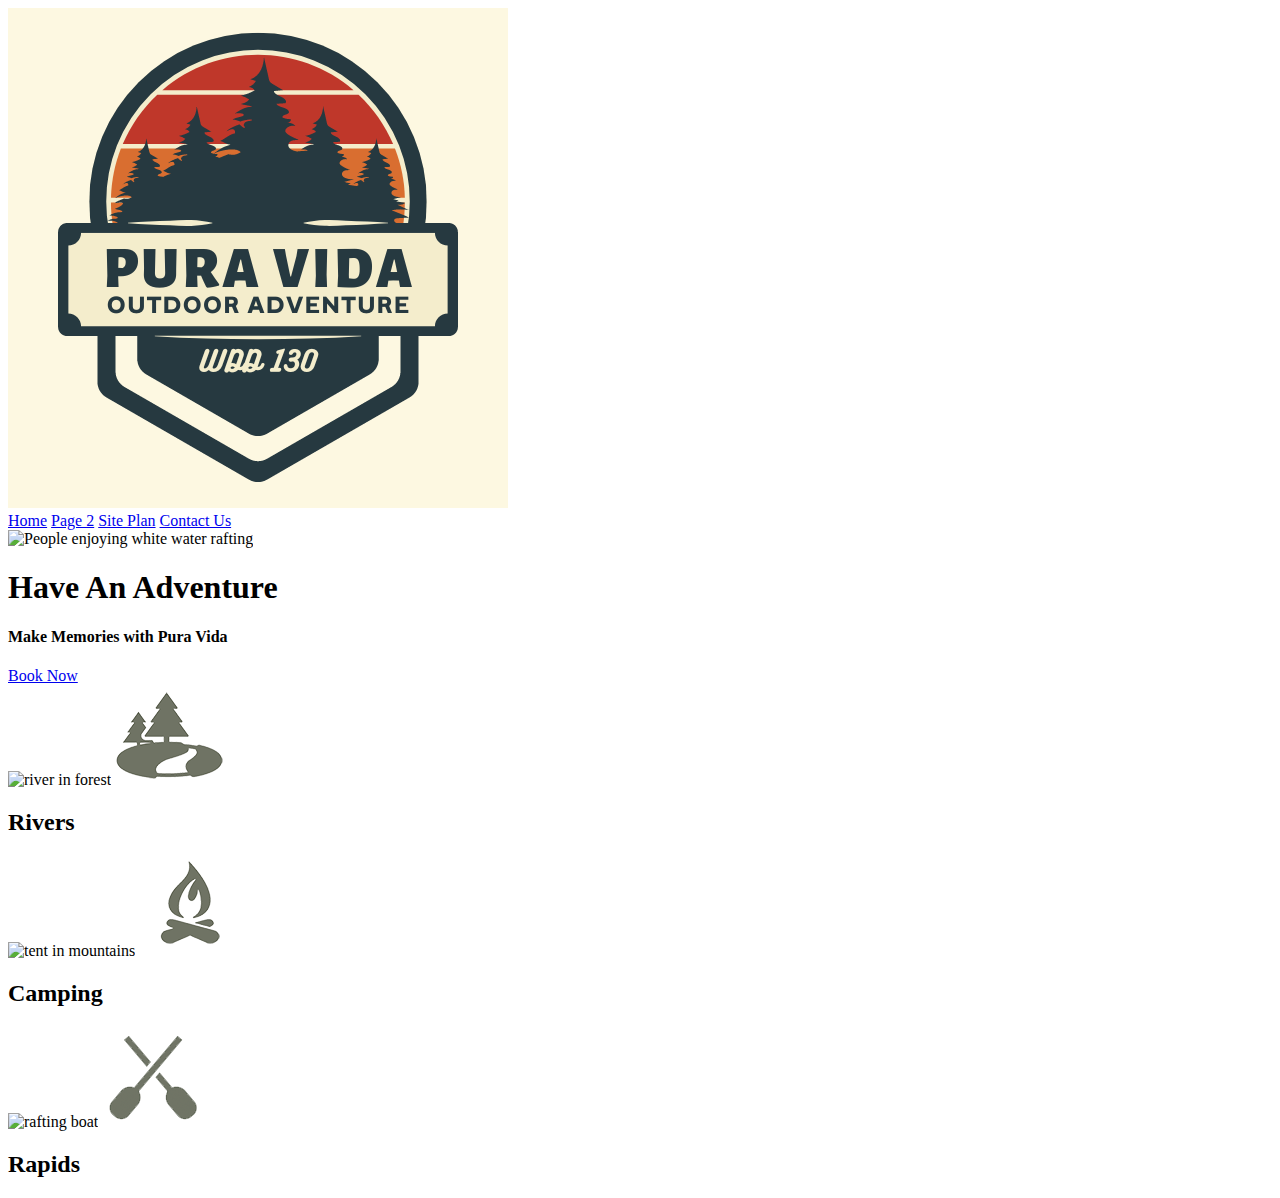
==== wwr/index.html @ da8f8cb0 "Home Page" ====
<!DOCTYPE html>
<html lang="en">
<head>
    <meta charset="UTF-8">
    <meta name="viewport" content="width=device-width, initial-scale=1.0">
    <title>Whitewater Rafting Vacations | Pura Vida | Home</title>
</head>
<body>
    <header>
        <a id="logo_link" href="index.html">
            <img class="logo" src="images/logo.png" alt="Logo Rafting"></img>
        </a>
            <nav>
                <a href="index.html">Home</a>
                <a href="#">Page 2</a>
                <a href="site-plan-rafting.html">Site Plan</a>
                <a href="contactus.html">Contact Us</a>
            </nav>
    </header>
    <div id="hero">
        <div id="hero-box">
            <img id=hero-img src="images/i1.jpg" alt="People enjoying white water rafting" width="800" height="600">
        </div>
        <section id="hero-msg">
            <h1 class="home-title">Have An Adventure</h1>
            <h4>Make Memories with Pura Vida</h4>
            <div class='button-box'>
                <a class='book' href="contactus.html">Book Now</a>
            </div>
        </section>

        <main class="home-grid">
            <section class="rivers-card">
                <img class="card-img" src="images/i2.jpg" alt="river in forest">
                <img class="icon" src="images/river_icon.png" alt="river icon">
                <h2>Rivers</h2>
            </section>
            <section class="camping-card">
                <img class="card-img" src="images/i3.jpg" alt="tent in mountains">
                <img class="icon" src="images/fire_icon.png" alt="fire icon">
                <h2>Camping</h2>
            </section>
            <section class="rapids-card">
                <img class="card-img" src="images/i4.jpg" alt="rafting boat">
                <img class="icon" src="images/oars.png" alt="oars icon">
                <h2>Rapids</h2>
            </section>
        </main>
</body>
</html>
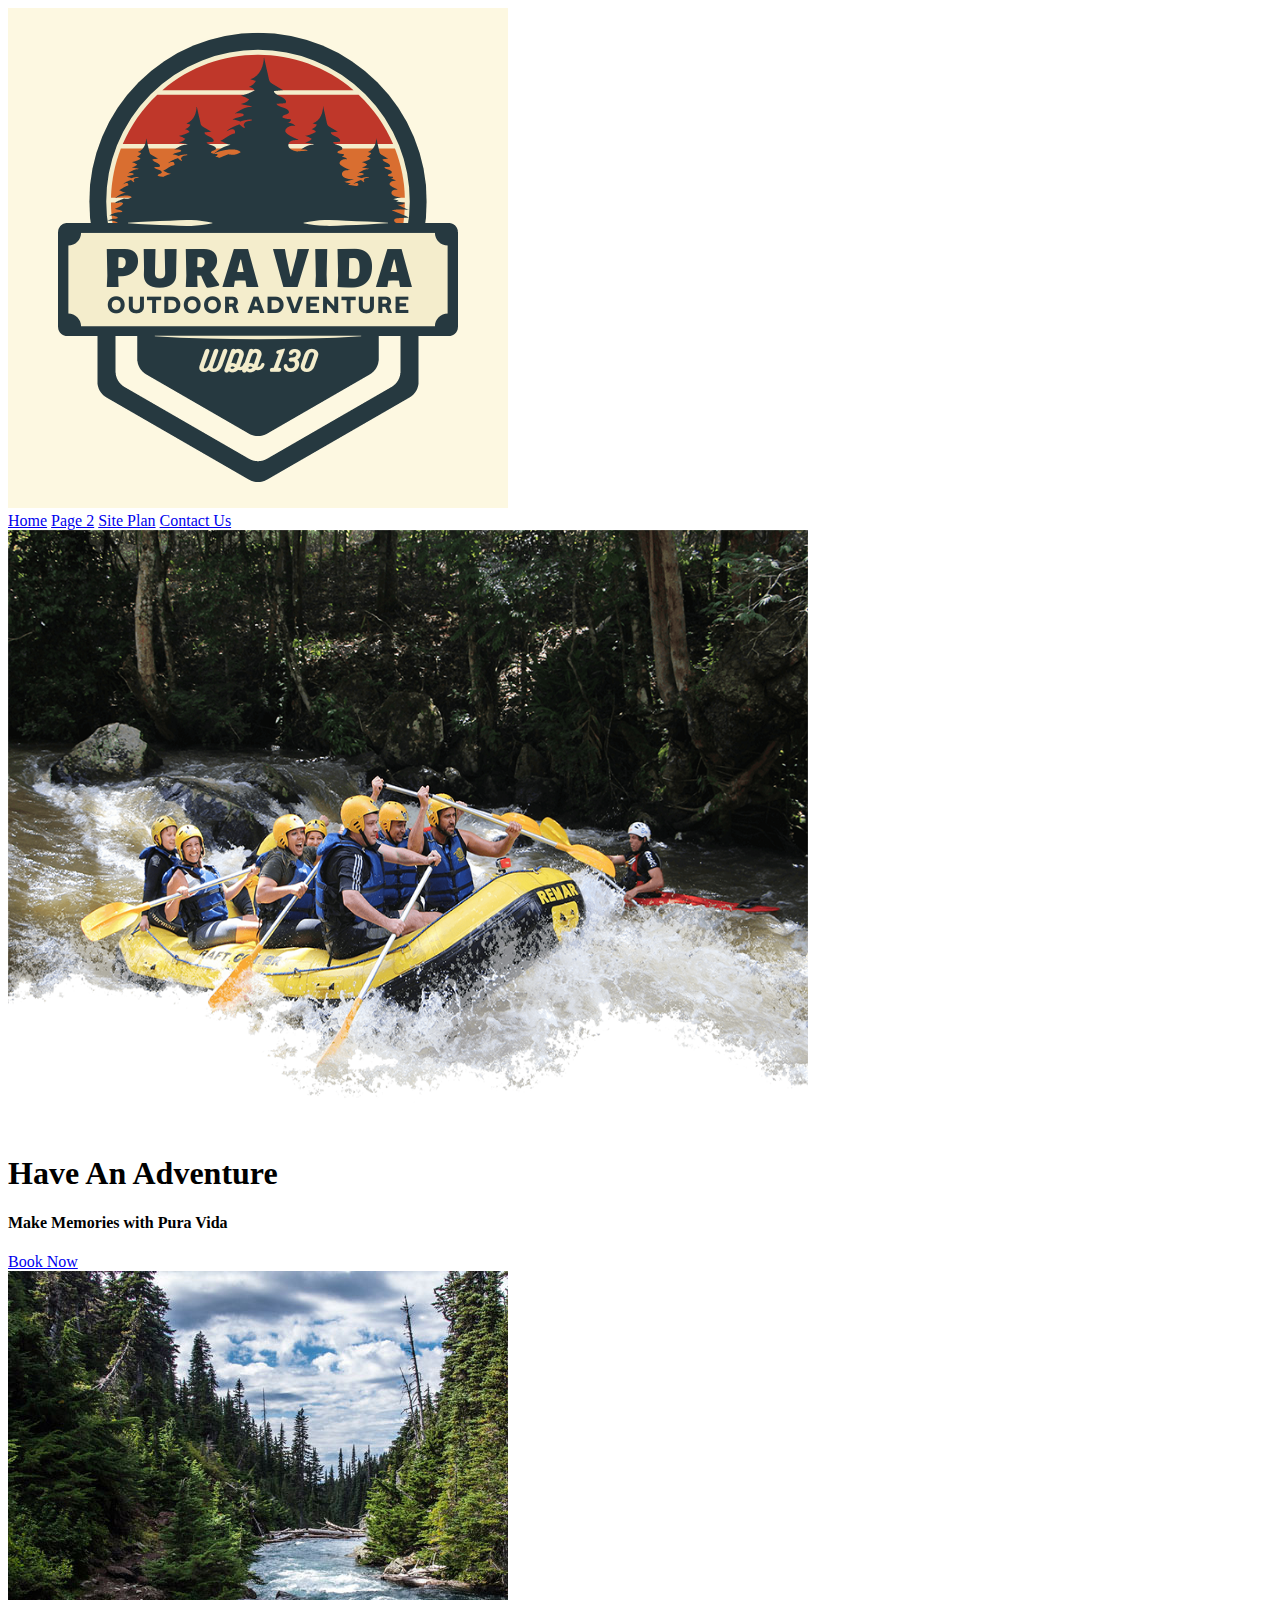
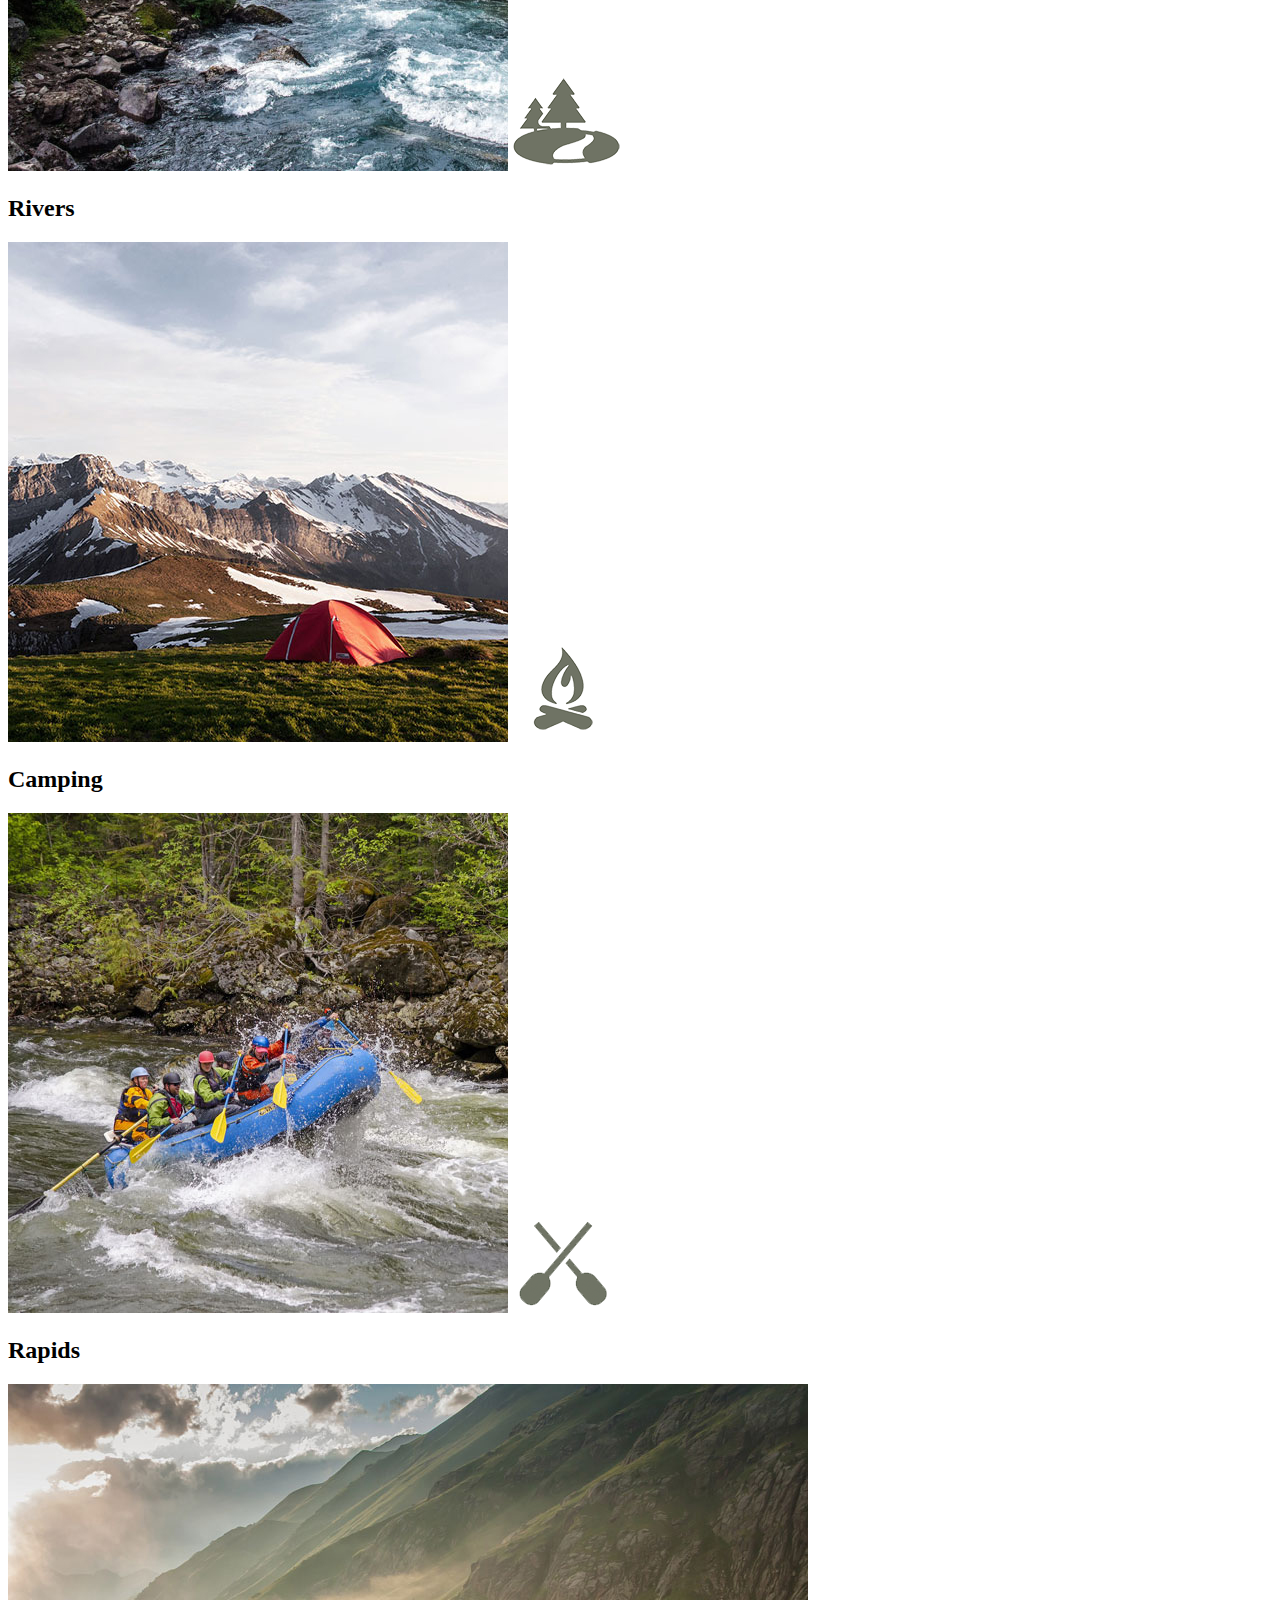
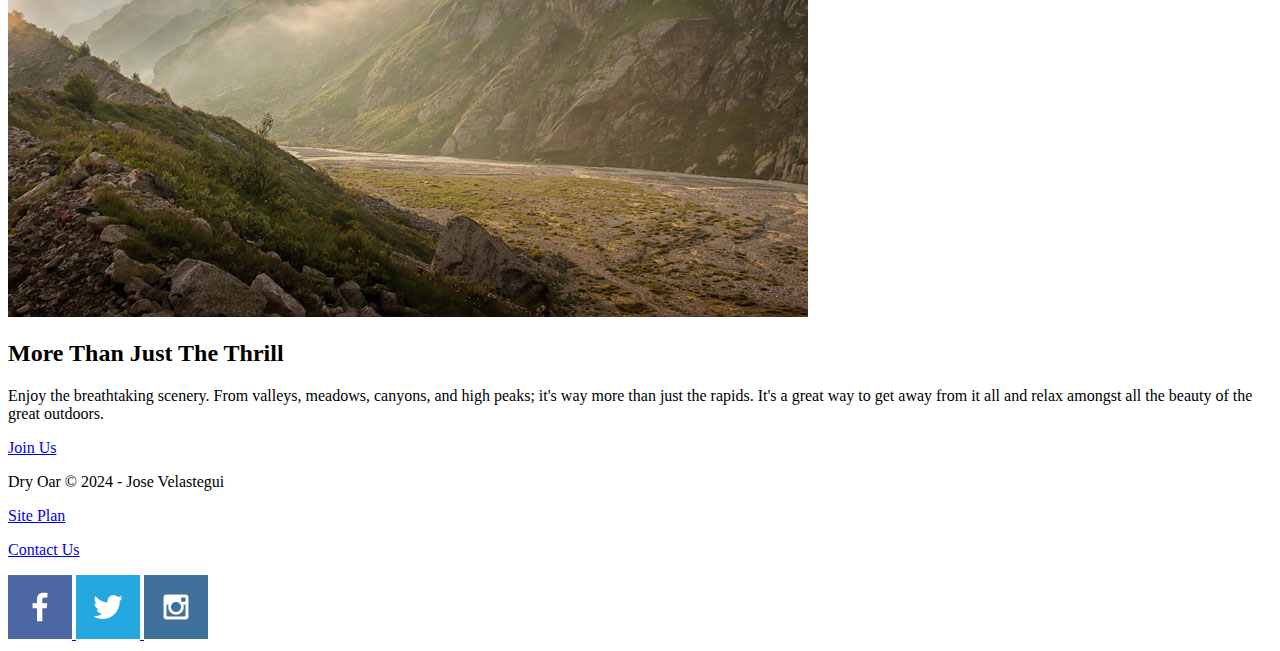
==== commit 26f659c3: "add some stuff" ====
--- a/wwr/index.html
+++ b/wwr/index.html
@@ -19,7 +19,7 @@
     </header>
     <div id="hero">
         <div id="hero-box">
-            <img id=hero-img src="images/i1.jpg" alt="People enjoying white water rafting" width="800" height="600">
+            <img id=hero-img src="images/hero.png" alt="People enjoying white water rafting" width="800" height="600">
         </div>
         <section id="hero-msg">
             <h1 class="home-title">Have An Adventure</h1>
@@ -31,20 +31,42 @@
 
         <main class="home-grid">
             <section class="rivers-card">
-                <img class="card-img" src="images/i2.jpg" alt="river in forest">
+                <img class="card-img" src="images/rivers.jpg" alt="river in forest">
                 <img class="icon" src="images/river_icon.png" alt="river icon">
                 <h2>Rivers</h2>
             </section>
             <section class="camping-card">
-                <img class="card-img" src="images/i3.jpg" alt="tent in mountains">
+                <img class="card-img" src="images/camping.jpg" alt="tent in mountains">
                 <img class="icon" src="images/fire_icon.png" alt="fire icon">
                 <h2>Camping</h2>
             </section>
             <section class="rapids-card">
-                <img class="card-img" src="images/i4.jpg" alt="rafting boat">
+                <img class="card-img" src="images/rapids.jpg" alt="rafting boat">
                 <img class="icon" src="images/oars.png" alt="oars icon">
                 <h2>Rapids</h2>
             </section>
+            <img class="mountains" src="images/mountains.jpg" alt="Misty mountains">
+    <section class="msg">
+        <h2>More Than Just The Thrill</h2>
+        <p>Enjoy the breathtaking scenery. From valleys, meadows, canyons, and high peaks; it's way more than just the rapids. It's a great way to get away from it all and relax amongst all the beauty of the great outdoors. </p>
+        <a class='join' href="rivers.html">Join Us</a>
+    </section>
         </main>
+        <footer>
+            <p>Dry Oar &copy; 2024 - Jose Velastegui</p>
+            <p><a href="site-plan-rafting.html">Site Plan</a></p>
+            <p><a href="contactus.html">Contact Us</a></p>
+            <div class="social">
+                <a href="https://facebook.com">
+                    <img src="images/facebook.png" alt="fb icon">
+                </a>
+                <a href="https://twitter.com">
+                    <img src="images/twitter.png" alt="twitter icon">
+                </a>
+                <a href="https://instagram.com">
+                    <img src="images/instagram.png" alt="instagram icon">
+                </a>
+            </div>
+        </footer>
 </body>
 </html>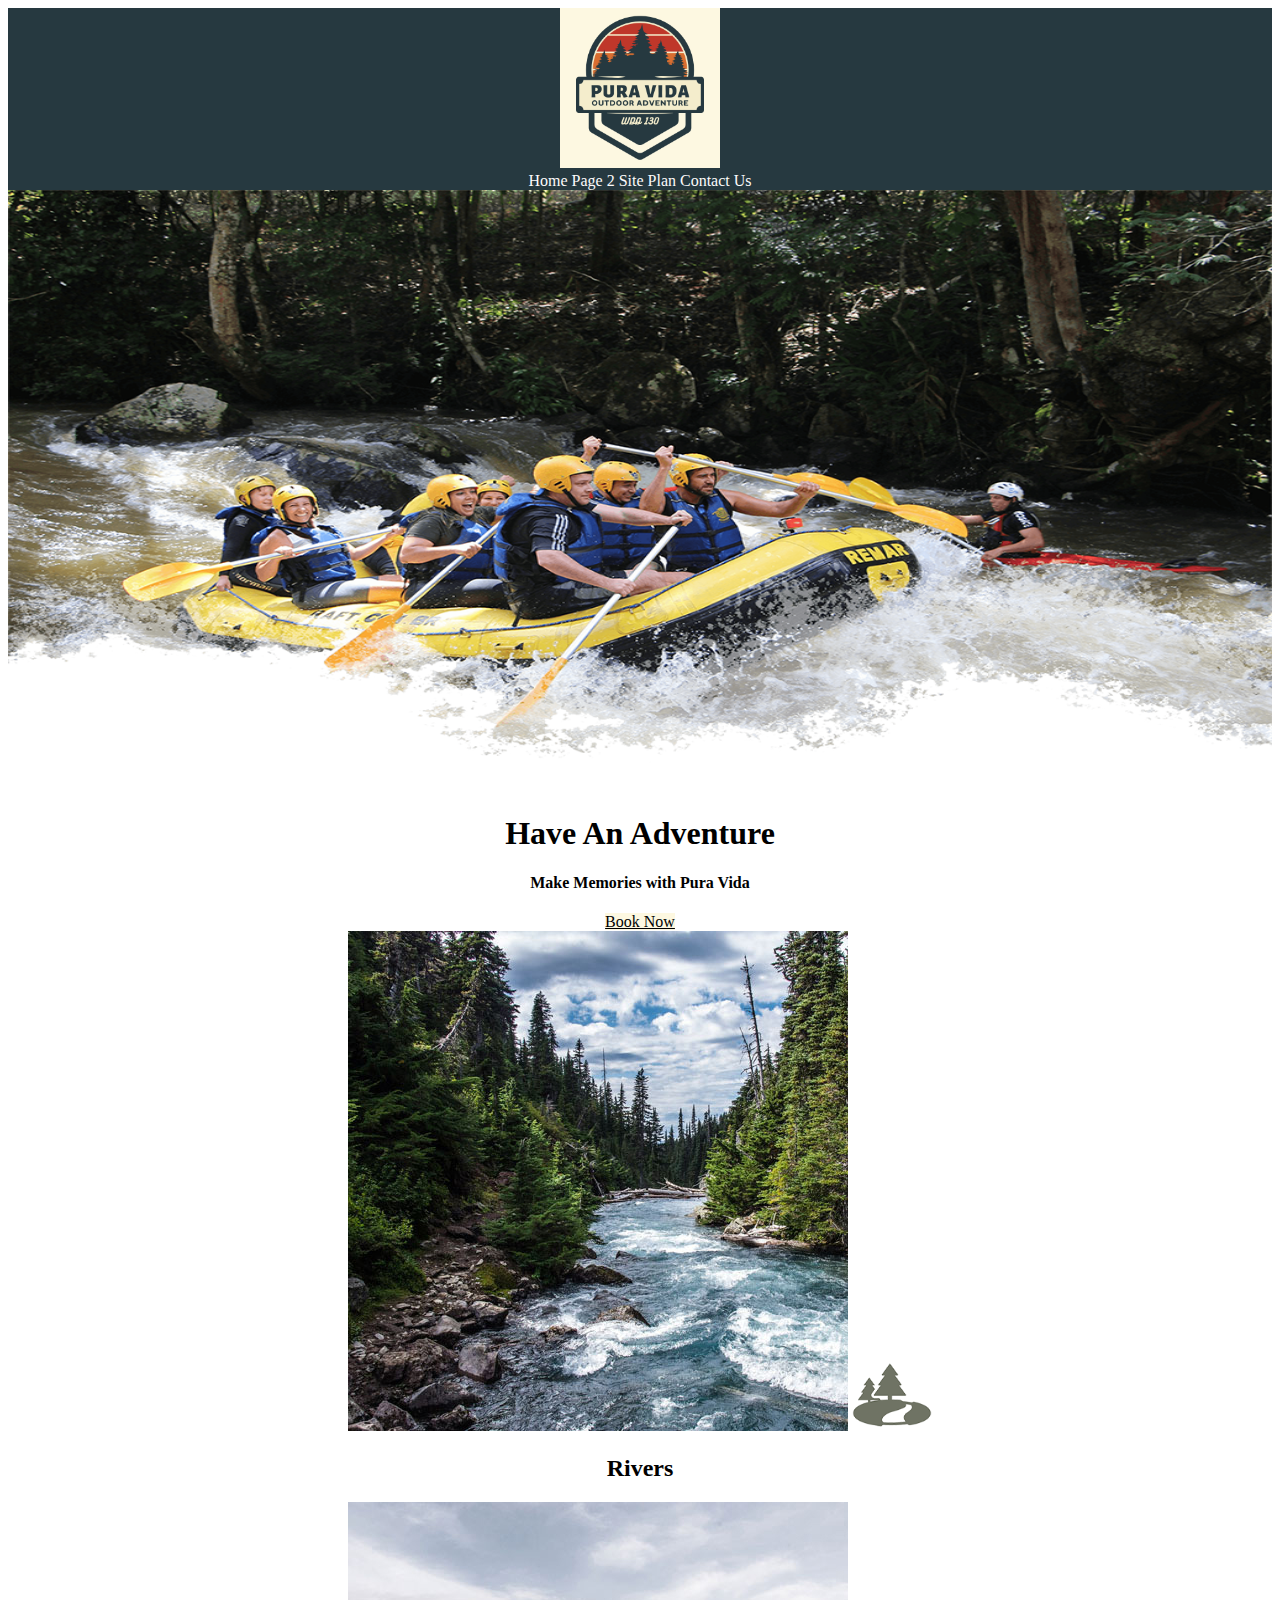
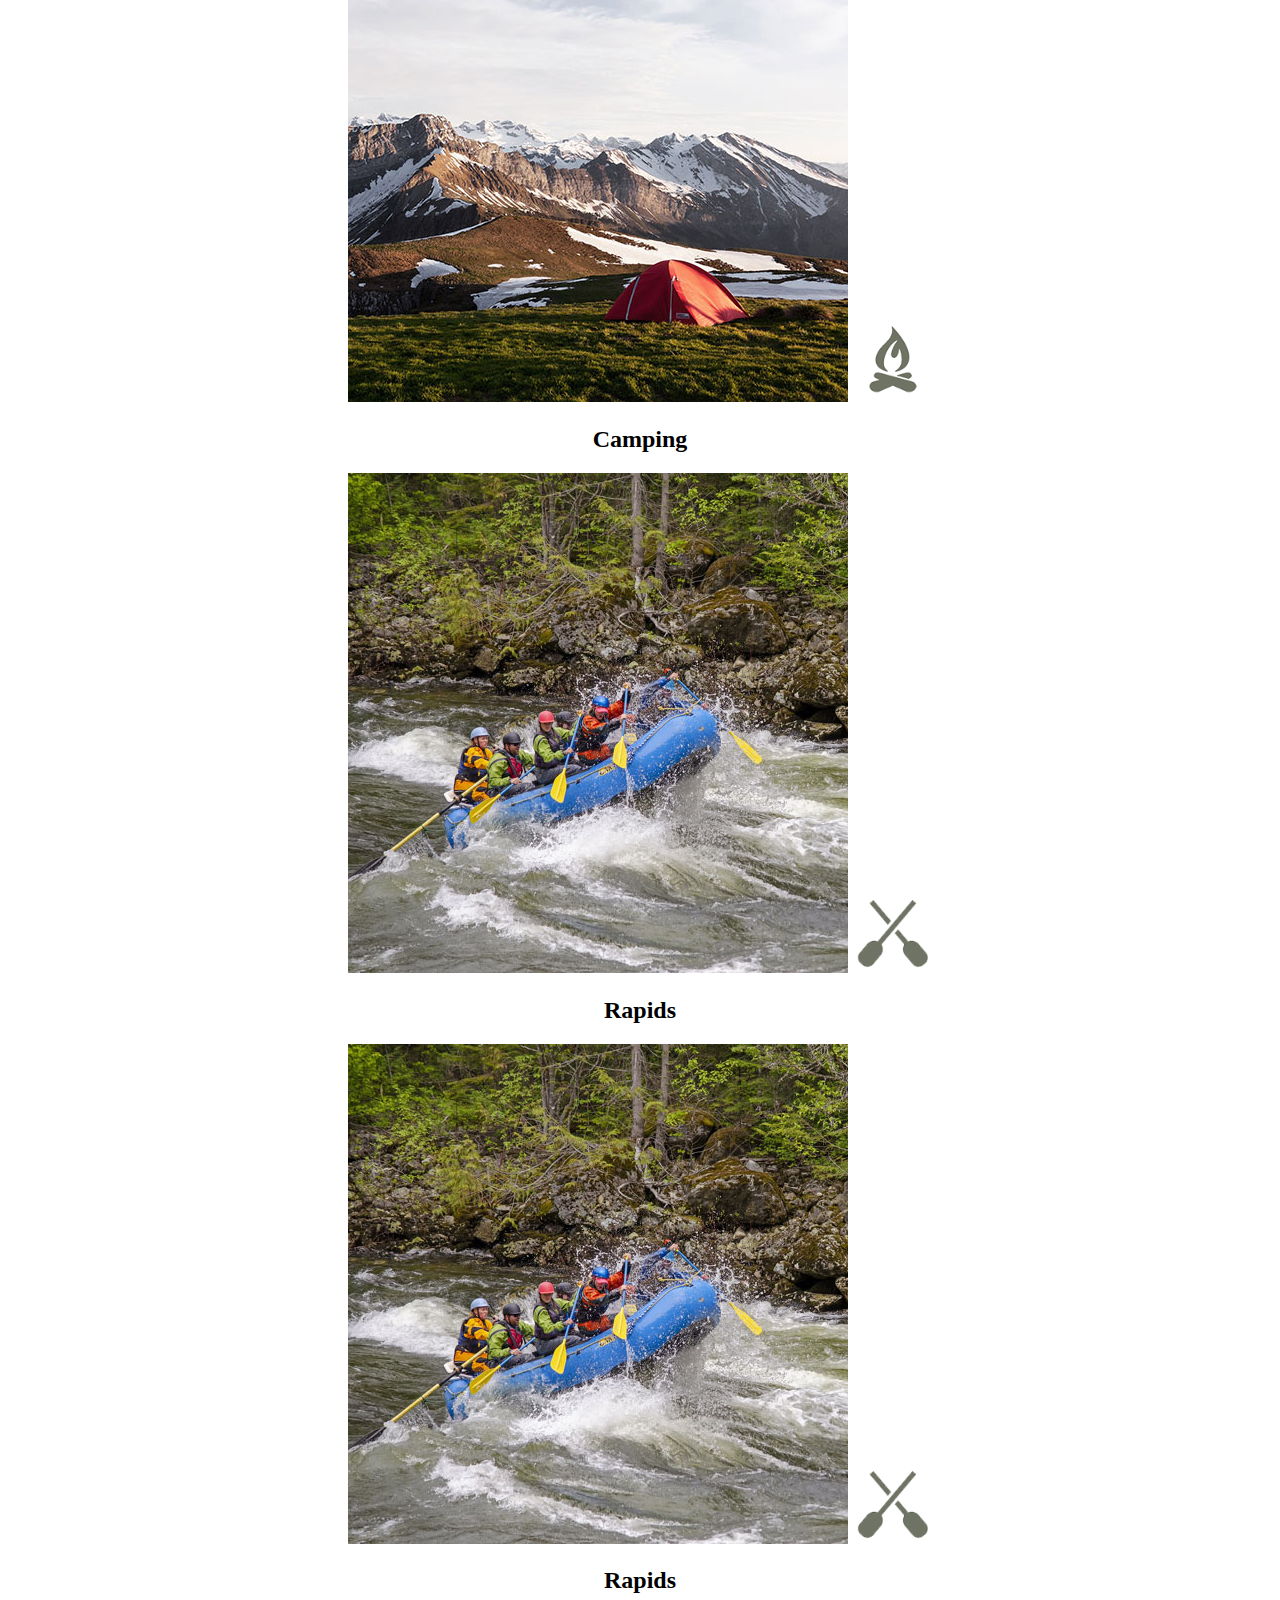
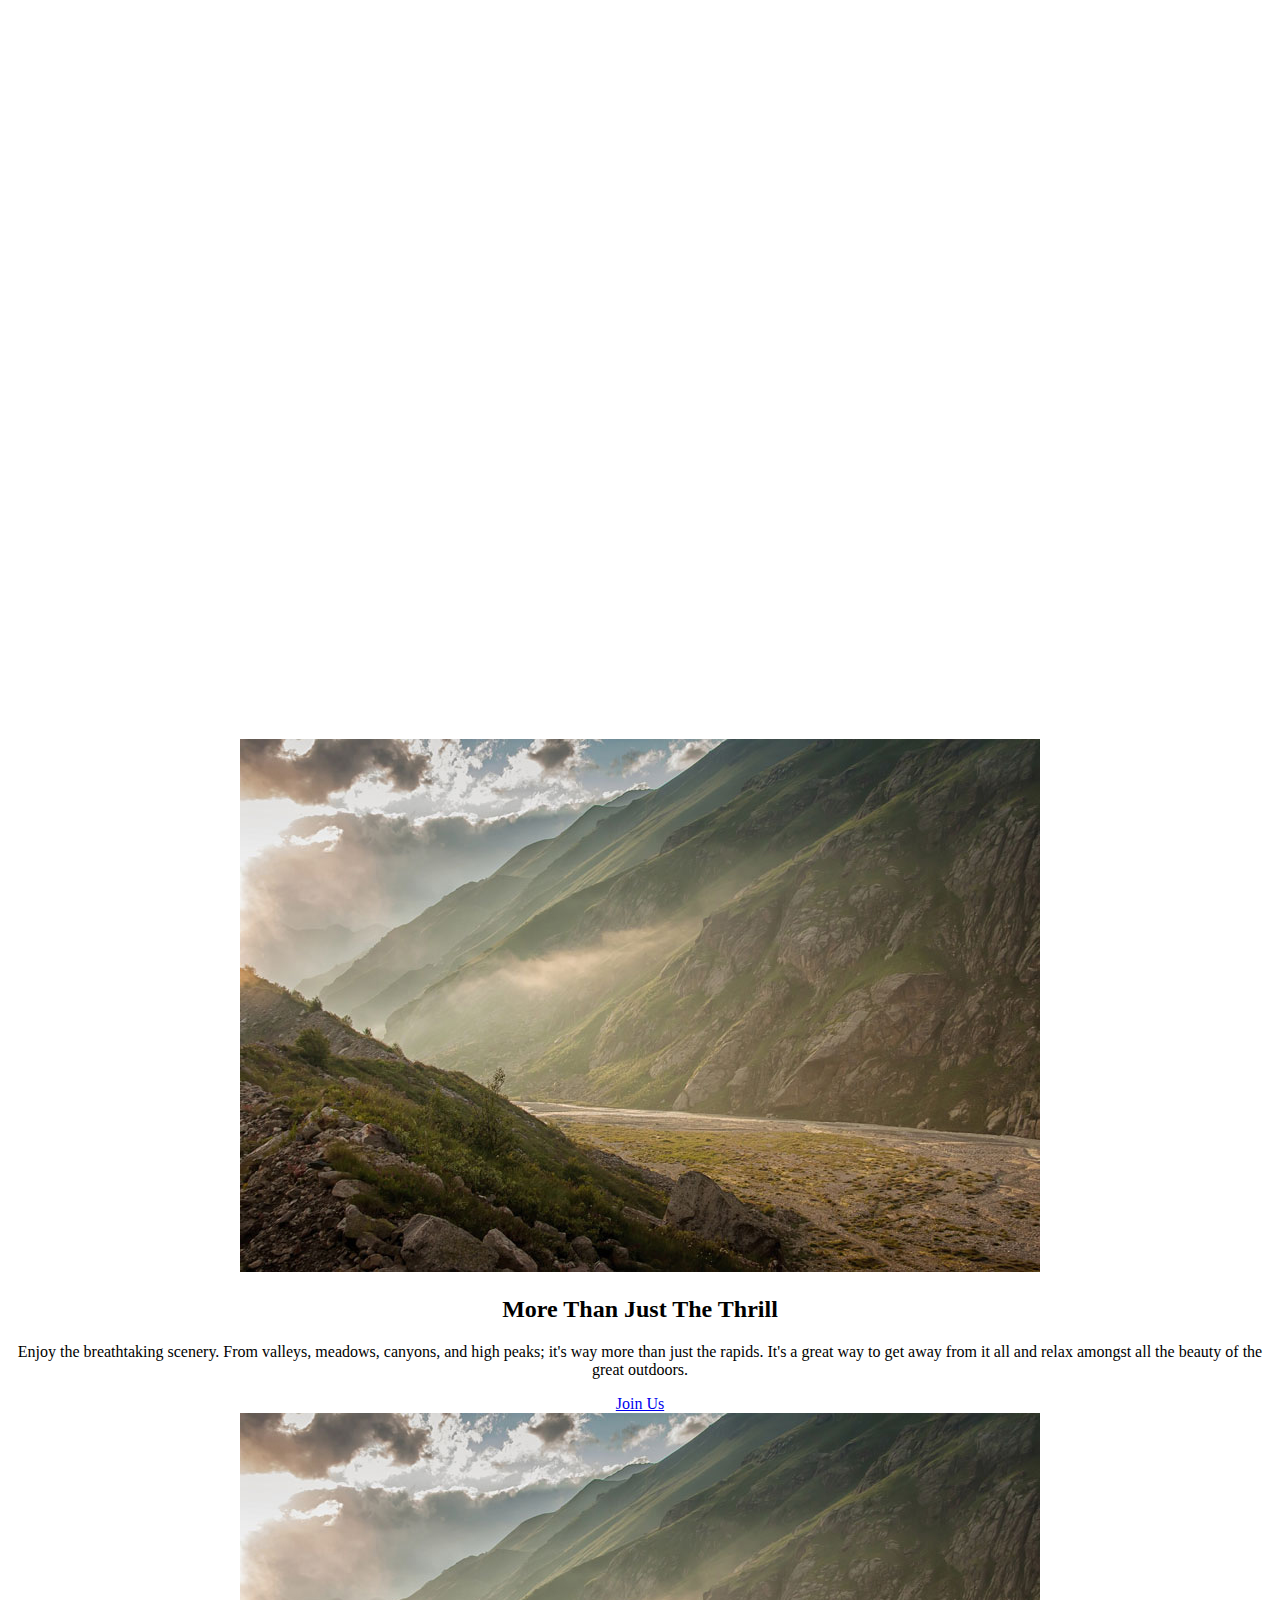
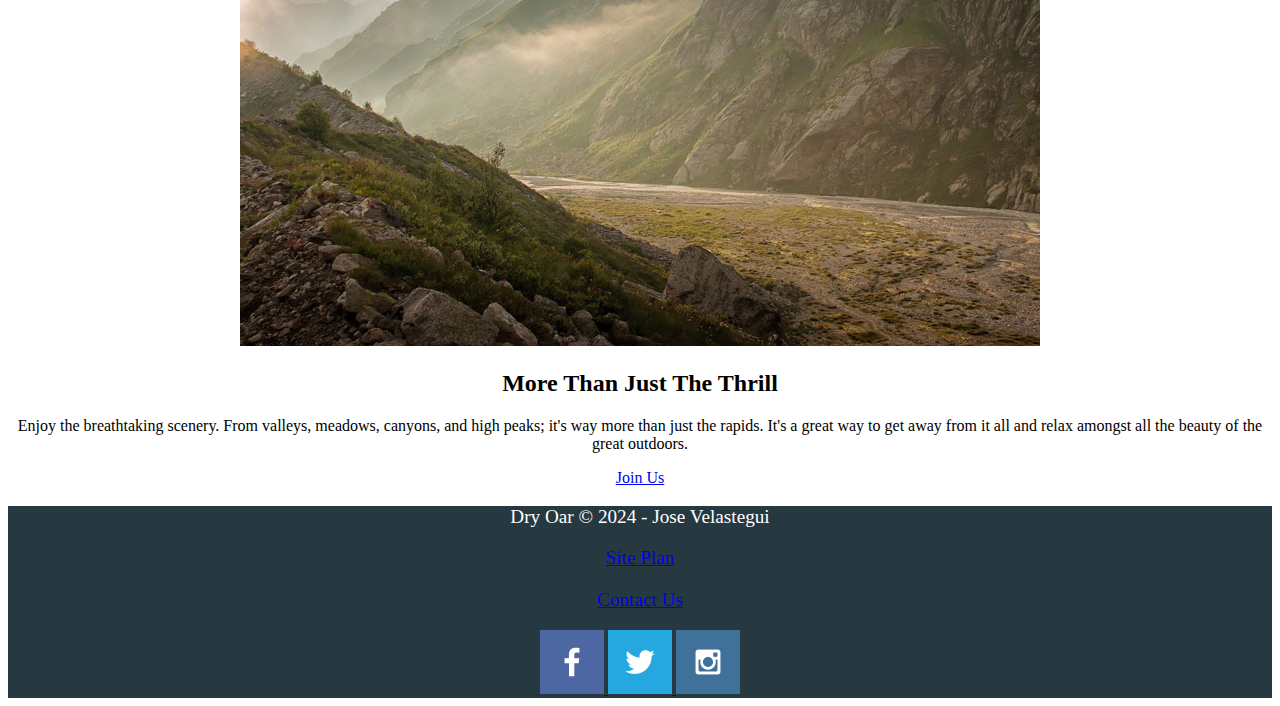
==== commit 219ff123: "W4" ====
--- a/wwr/index.html
+++ b/wwr/index.html
@@ -4,8 +4,10 @@
     <meta charset="UTF-8">
     <meta name="viewport" content="width=device-width, initial-scale=1.0">
     <title>Whitewater Rafting Vacations | Pura Vida | Home</title>
+    <link rel="stylesheet" href="styles/style.css">
 </head>
 <body>
+    <div id="content">
     <header>
         <a id="logo_link" href="index.html">
             <img class="logo" src="images/logo.png" alt="Logo Rafting"></img>
@@ -45,6 +47,18 @@
                 <img class="icon" src="images/oars.png" alt="oars icon">
                 <h2>Rapids</h2>
             </section>
+            <section class="rapids-card">
+                <img class="card-img" src="images/rapids.jpg" alt="rafting boat">
+                <img class="icon" src="images/oars.png" alt="oars icon">
+                <h2>Rapids</h2>
+            </section>
+            <div id="background"></div> 
+            <img class="mountains" src="images/mountains.jpg" alt="Misty mountains">
+            <section class="msg">
+                <h2>More Than Just The Thrill</h2>
+                <p>Enjoy the breathtaking scenery. From valleys, meadows, canyons, and high peaks; it's way more than just the rapids. It's a great way to get away from it all and relax amongst all the beauty of the great outdoors. </p>
+                <a class='join' href="rivers.html">Join Us</a>
+            </section>
             <img class="mountains" src="images/mountains.jpg" alt="Misty mountains">
     <section class="msg">
         <h2>More Than Just The Thrill</h2>
@@ -68,5 +82,6 @@
                 </a>
             </div>
         </footer>
+    </div>
 </body>
 </html>--- a/wwr/styles/style.css
+++ b/wwr/styles/style.css
@@ -0,0 +1,94 @@
+
+:root {
+    /* change the values below to your colors from your palette */
+    --primary-color: #fdf8e1   ;
+    --secondary-color: #263940 ;
+    --accent1-color: #e09f3e;
+    --accent2-color: #BF372A;
+  
+    --heading-font: "Open Sans";
+    --paragraph-font: Open Sans, Helvetica, sans-serif;
+  
+    --headline-color-on-white: #263940;  /* headlines on a white background */ 
+    --headline-color-on-color: #fdf8e1; /* headlines on a colored background */ 
+    --paragraph-color-on-white: #263940; /* paragraph text on a white background */ 
+    --paragraph-color-on-color: #fdf8e1; /* paragraph text on a colored background */ 
+    --paragraph-background-color: #263940  ;
+    --nav-link-color: #263940;
+    --nav-background-color: #e09f3e;
+    --nav-hover-link-color: #fdf8e1;
+    --nav-hover-background-color: #263940;
+  }
+
+#content {
+    max-width: 1600px;
+    margin-top: 0 auto;
+    margin-bottom: 0 auto;
+    margin-left: 0 auto;
+    margin-right: 0 auto;
+    text-align: center;
+}
+
+nav a
+#hero-msg h1, #hero-msg h4
+.button-box
+main section {
+    margin-top: 0 auto;
+    margin-bottom: 0 auto;
+    margin-left: 0 auto;
+    margin-right: 0 auto;
+    text-align: center;
+}
+
+#background {
+    height: 725px;
+}
+
+header, footer {
+    background-color: #263940;
+    color: #fff;
+}
+
+nav a:hover {
+    background-color:  #263940;
+    color: #fff;
+}
+
+.book, .join
+.book:hover, .join:hover {
+    background-color: #fdf8e1;
+    color: #000;
+}
+
+#background
+.msg {
+    background-color: var(--nav-background-color);
+}
+
+.icon {
+    width: 80px;
+}
+
+#hero-img {
+    width: 100%;
+}
+
+nav a {
+    text-align: center;
+    color: #fcfbfb;
+    text-decoration: none;
+}  
+
+footer p {
+    font-size: 1.2em;
+}    
+
+footer p a:hover {
+    text-decoration: underline;
+} 
+
+.logo {
+    width: 10rem;
+}
+
+
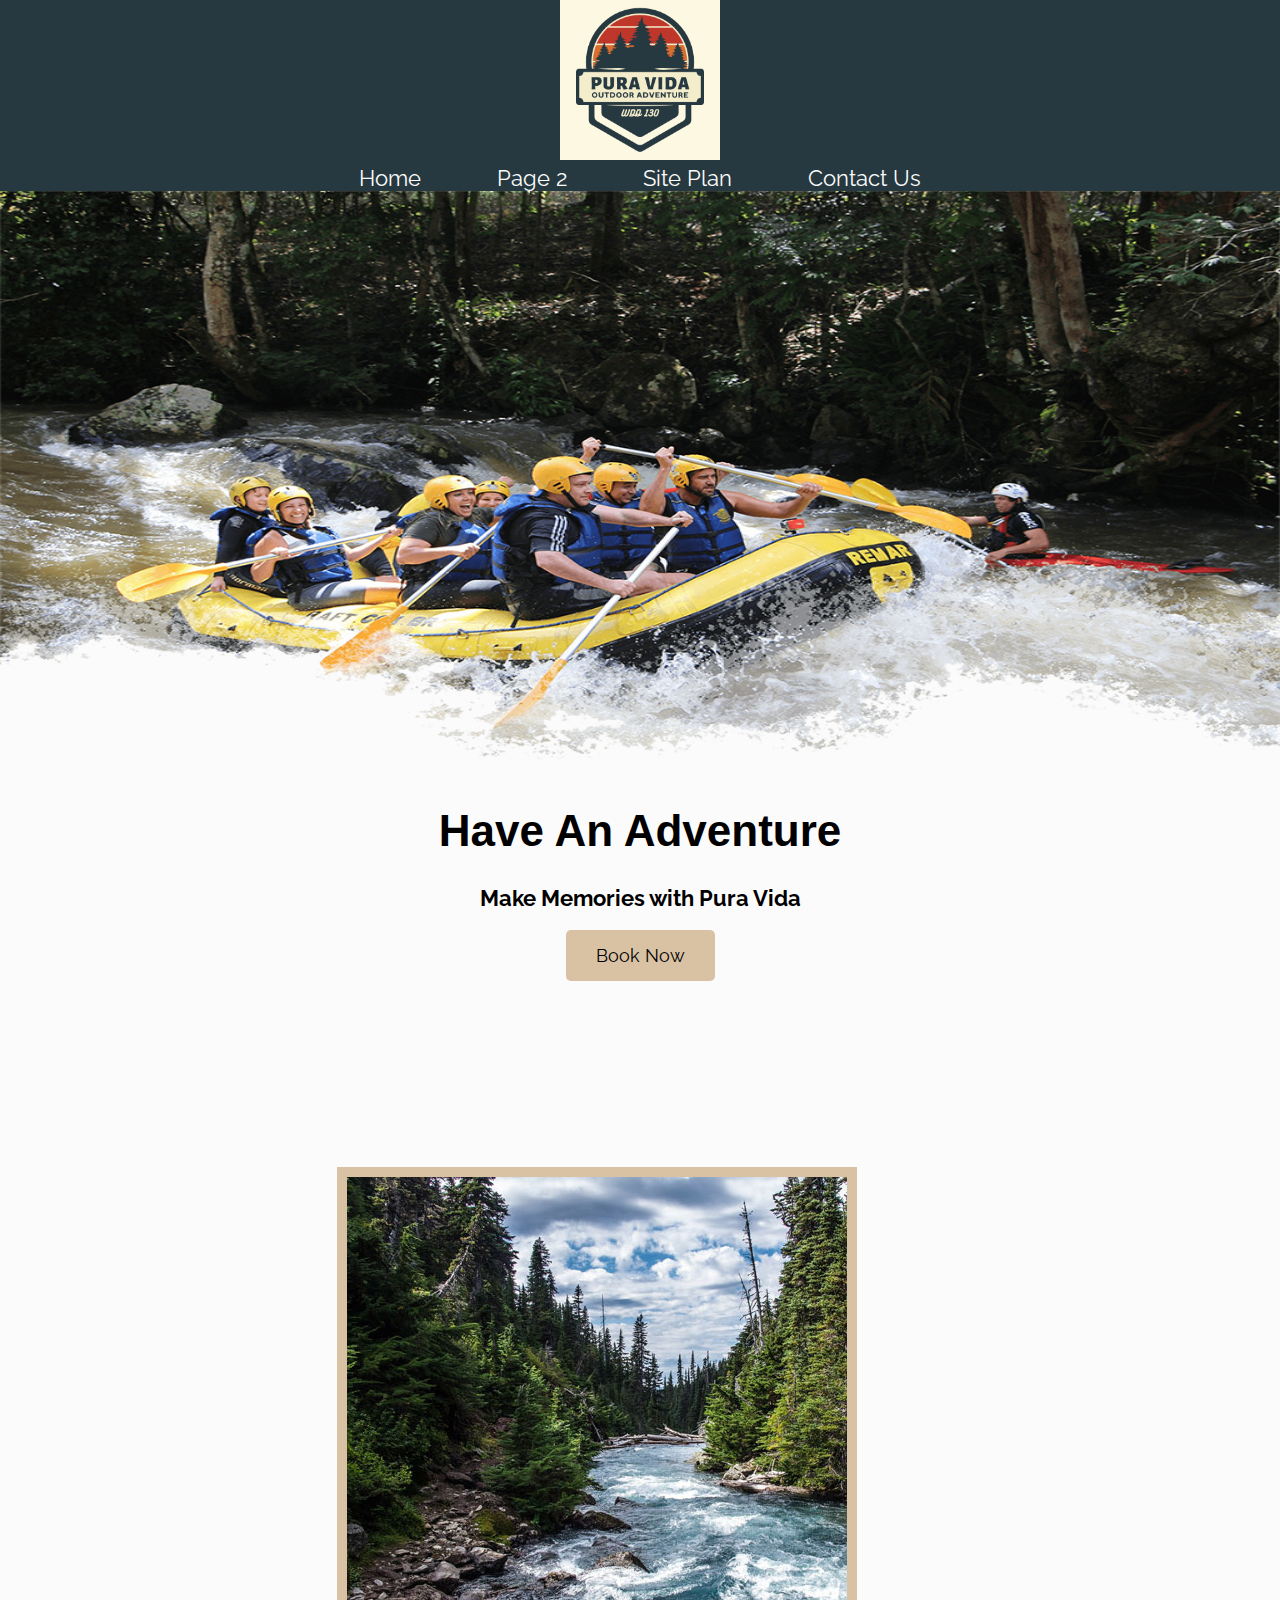
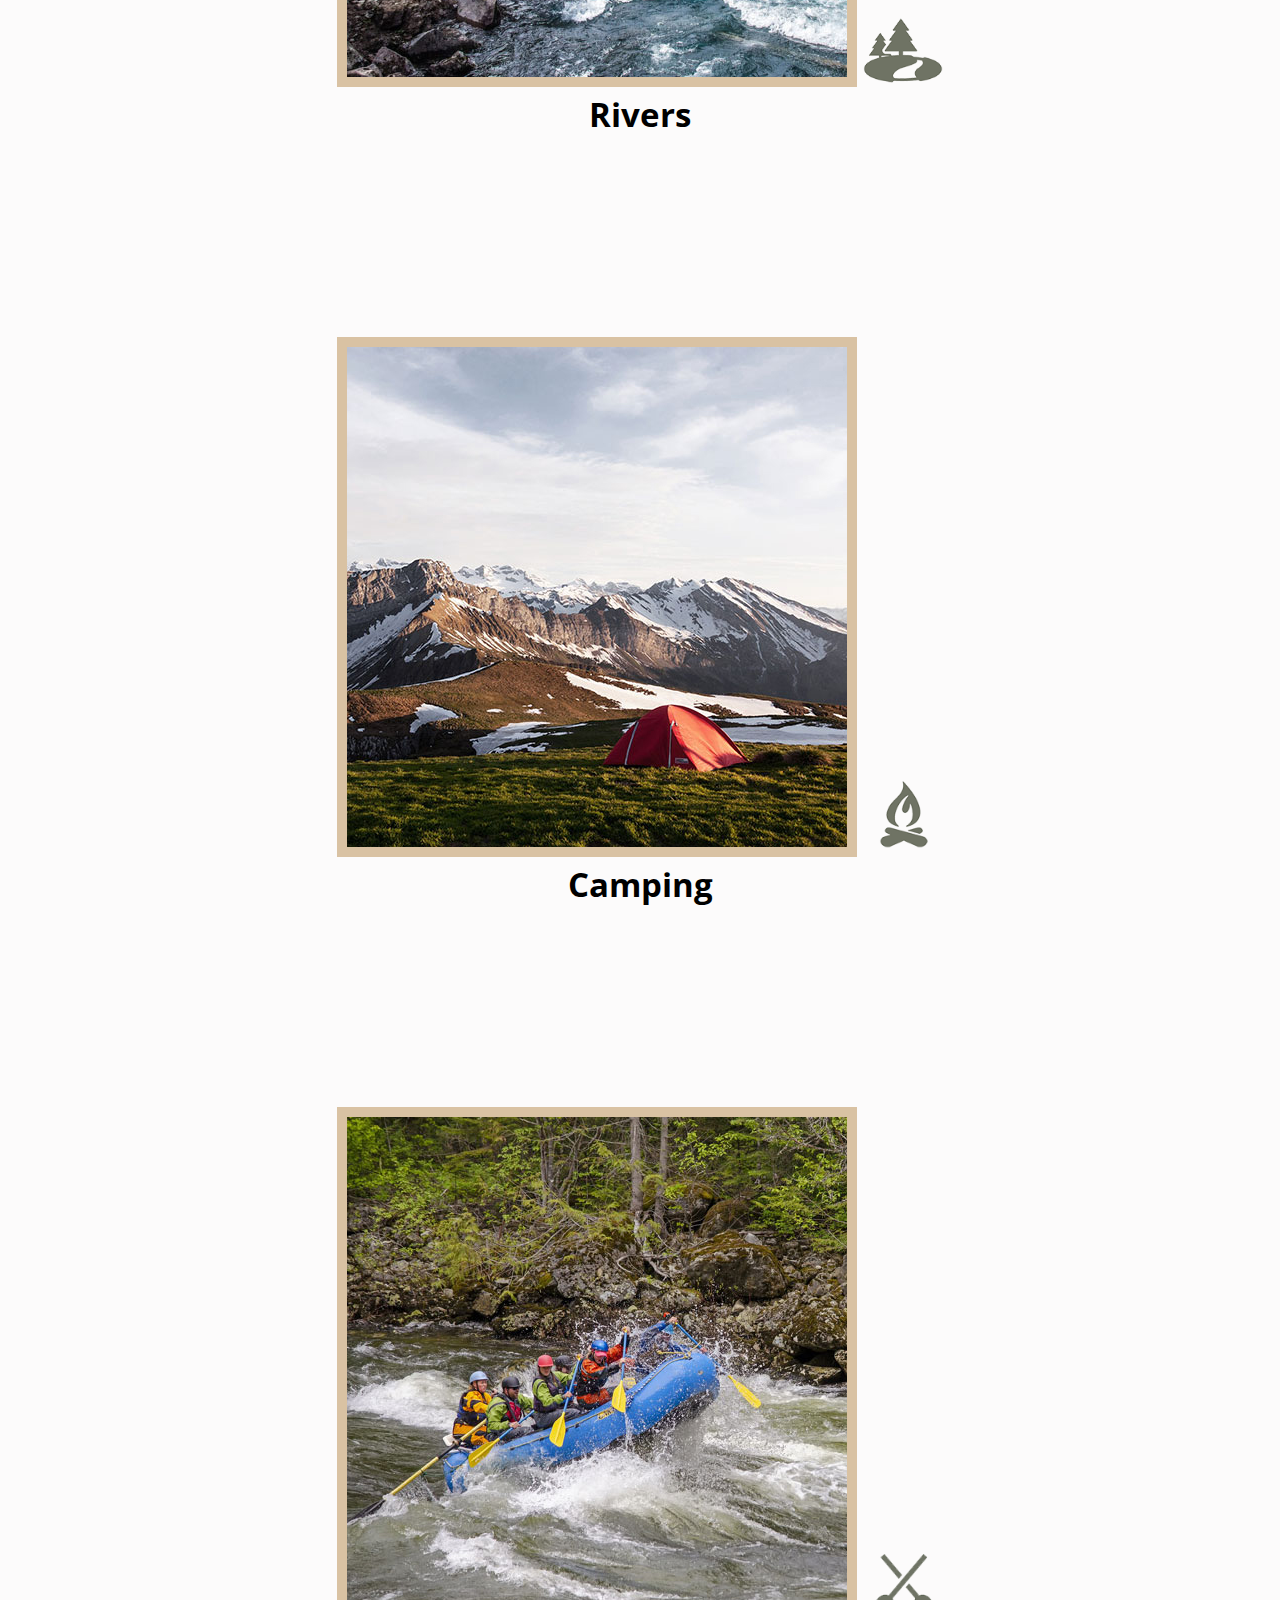
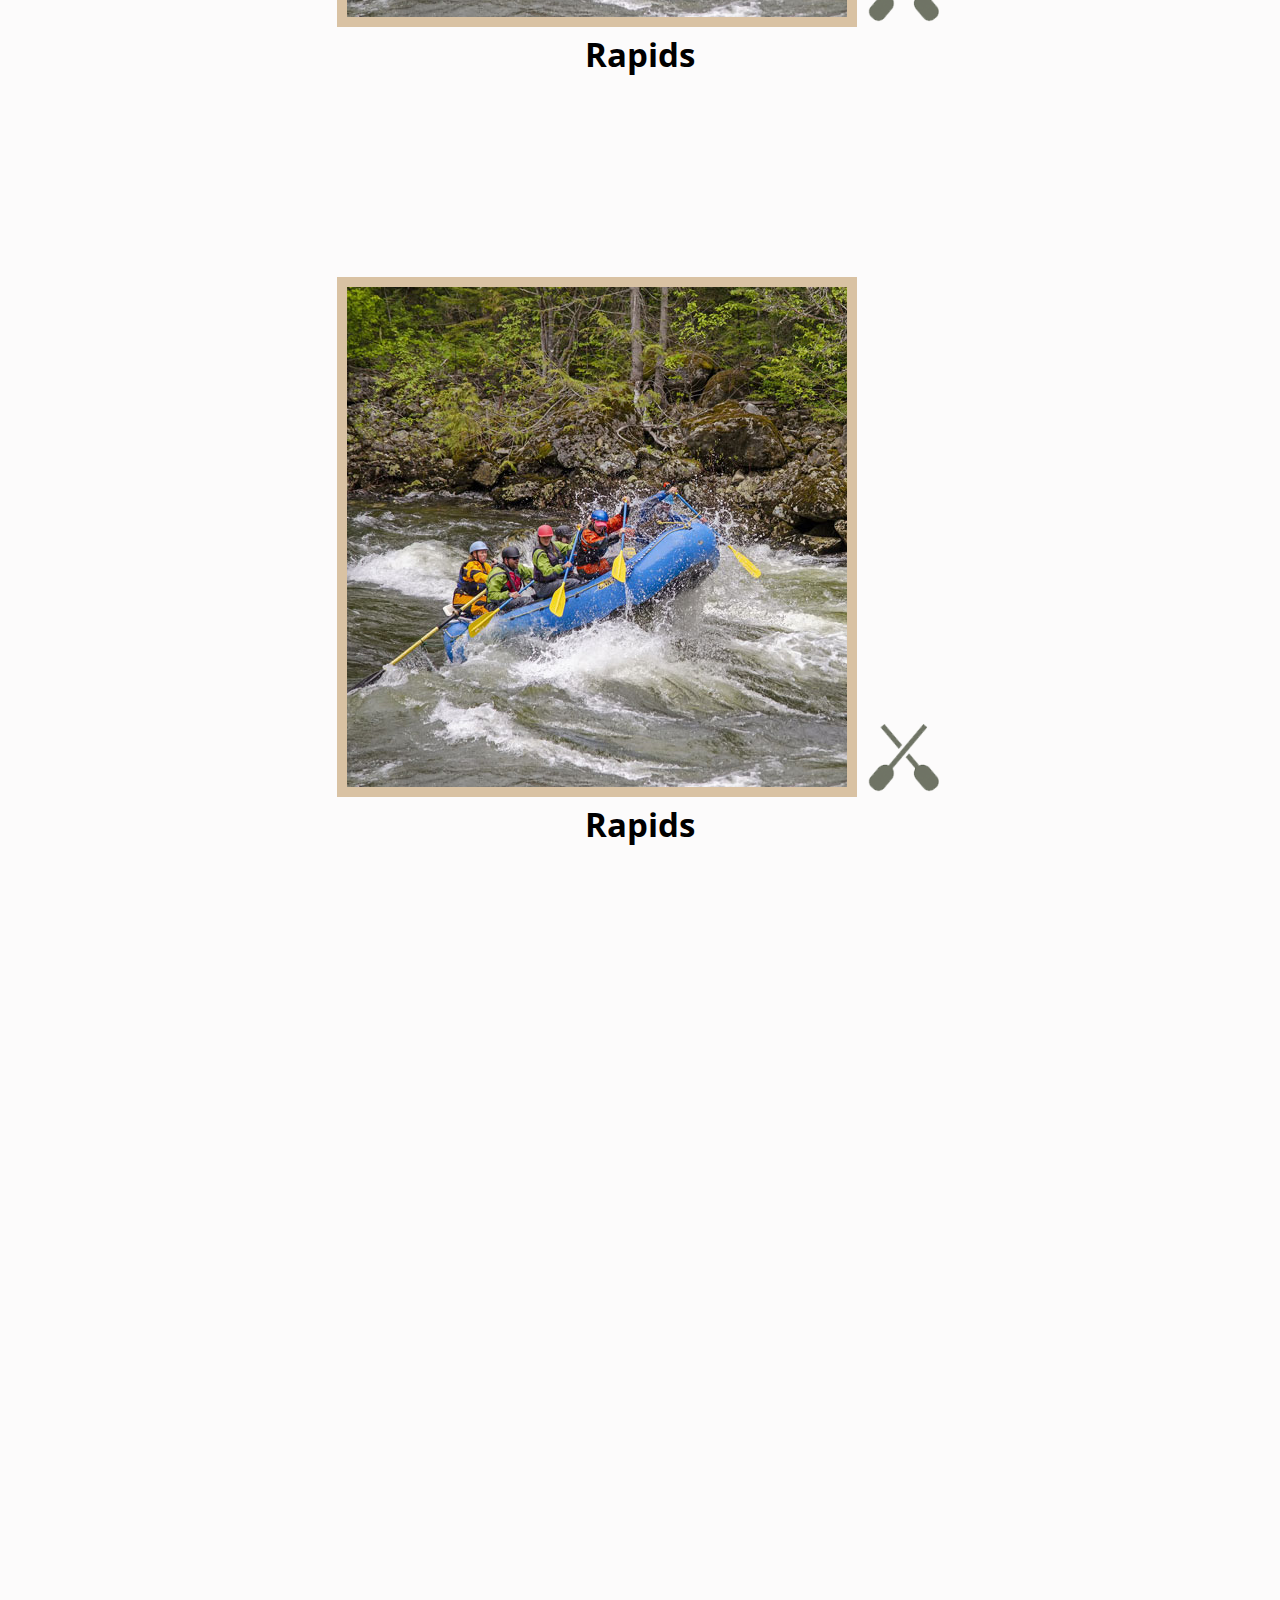
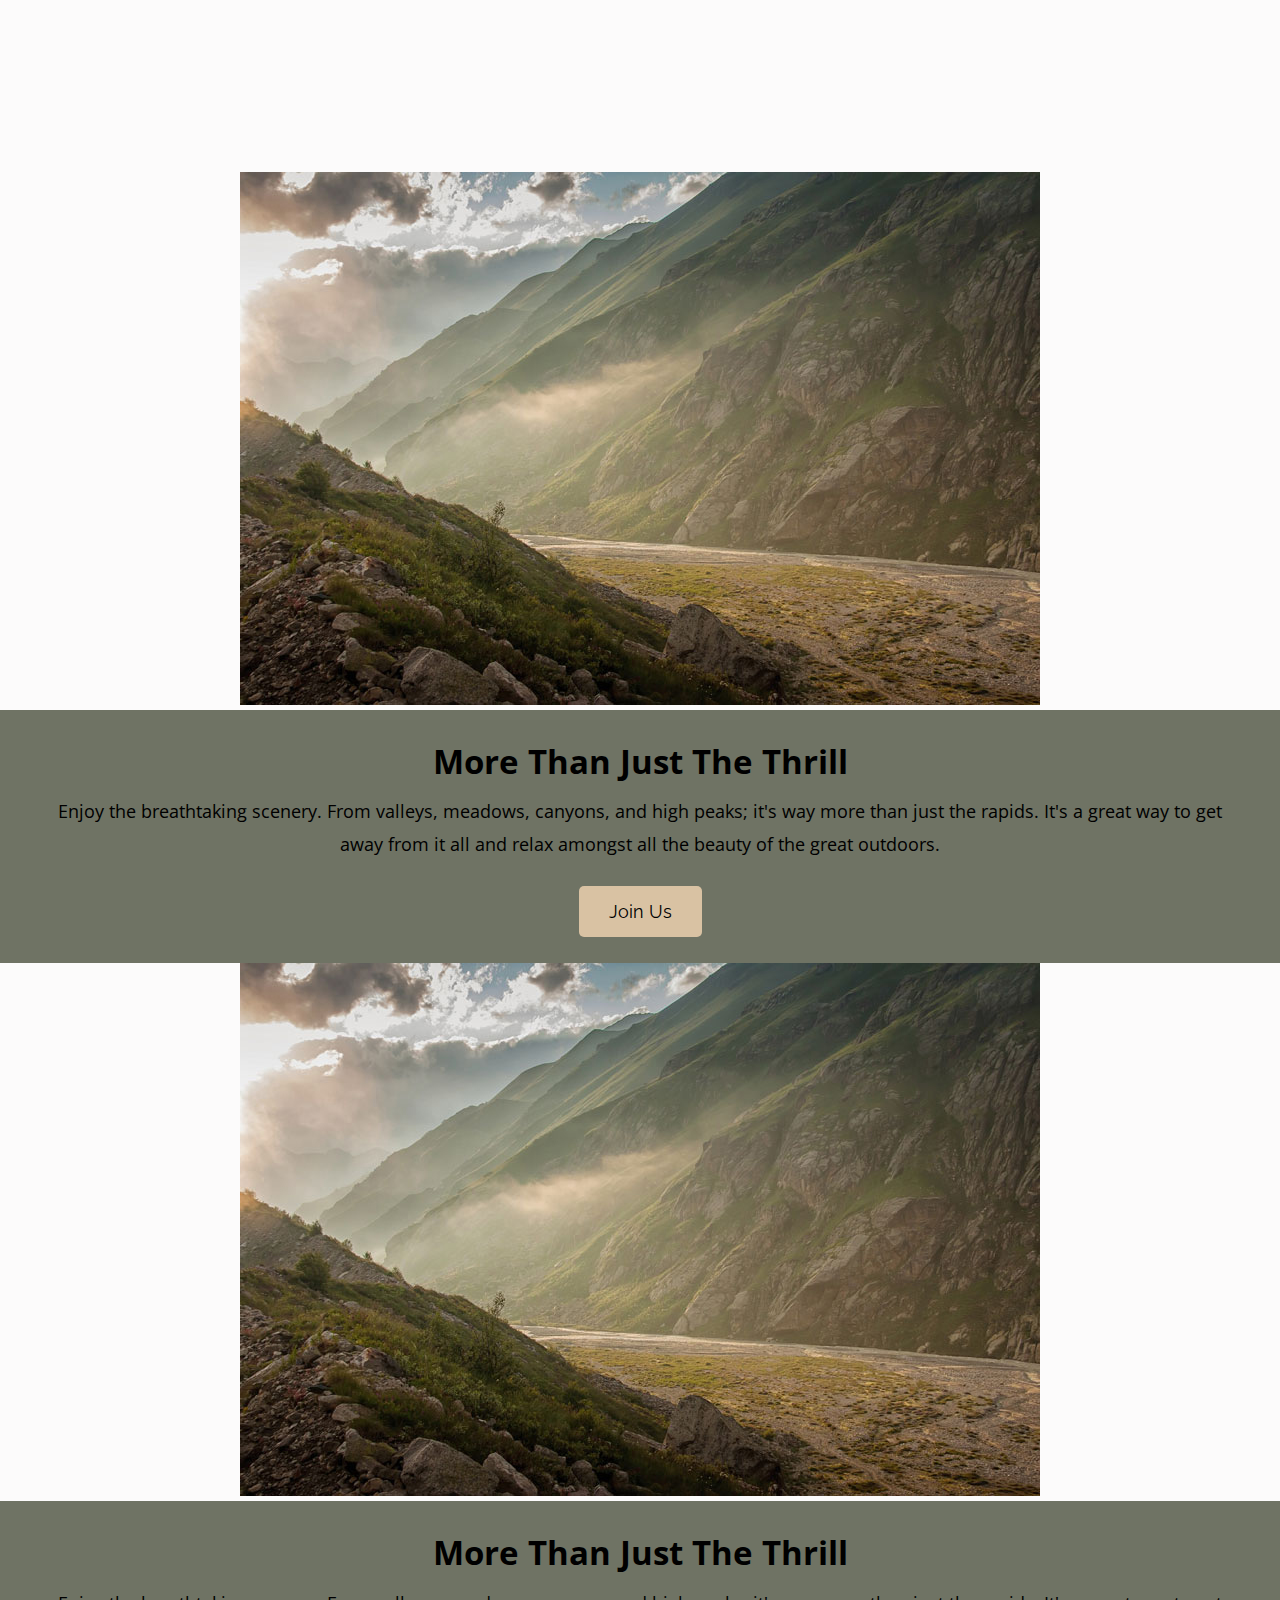
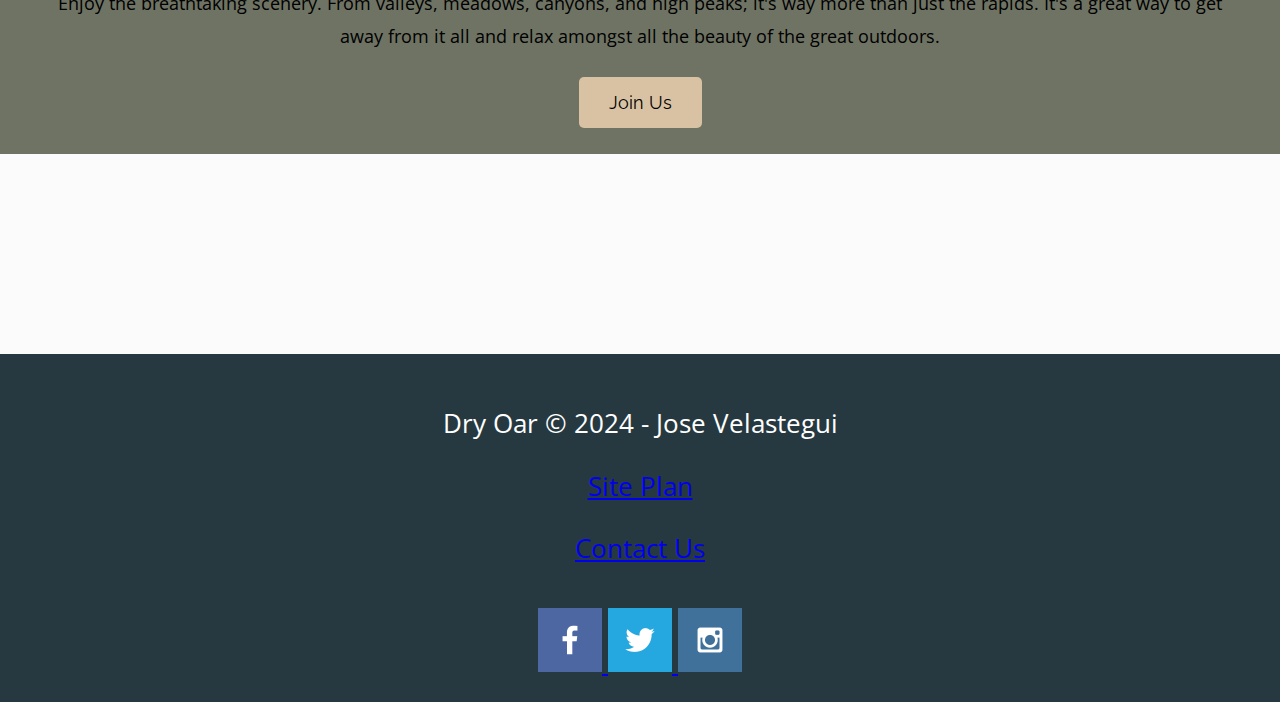
==== commit 2f425833: "Week 5" ====
--- a/wwr/index.html
+++ b/wwr/index.html
@@ -5,6 +5,12 @@
     <meta name="viewport" content="width=device-width, initial-scale=1.0">
     <title>Whitewater Rafting Vacations | Pura Vida | Home</title>
     <link rel="stylesheet" href="styles/style.css">
+    
+    <link rel="preconnect" href="https://fonts.googleapis.com">
+    <link rel="preconnect" href="https://fonts.gstatic.com" crossorigin>
+    <link
+        href="https://fonts.googleapis.com/css2?family=Raleway:wght@100;200;300;400;800;900&family=Rancho&family=Sacramento&display=swap"
+        rel="stylesheet">
 </head>
 <body>
     <div id="content">
--- a/wwr/styles/style.css
+++ b/wwr/styles/style.css
@@ -1,3 +1,4 @@
+@import url('https://fonts.googleapis.com/css2?family=Open+Sans:ital,wght@0,300..800;1,300..800&display=swap');
 
 :root {
     /* change the values below to your colors from your palette */
@@ -5,10 +6,12 @@
     --secondary-color: #263940 ;
     --accent1-color: #e09f3e;
     --accent2-color: #BF372A;
-  
-    --heading-font: "Open Sans";
-    --paragraph-font: Open Sans, Helvetica, sans-serif;
-  
+
+    --font-heading: 'Open Sans', Raleway, Verdana, sans-serif;
+    --font-subheading: 'Open Sans', Raleway, Verdana, sans-serif;
+    --font-subheading2: 'Open Sans', Raleway, Verdana, sans-serif;
+    --font-paragraph: 'Open Sans', Raleway, Verdana, sans-serif;
+
     --headline-color-on-white: #263940;  /* headlines on a white background */ 
     --headline-color-on-color: #fdf8e1; /* headlines on a colored background */ 
     --paragraph-color-on-white: #263940; /* paragraph text on a white background */ 
@@ -91,4 +94,111 @@
     width: 10rem;
 }
 
-
+p {
+    font-family: var(--font-paragraph);
+}
+
+h1, h2, h3 {
+    font-family: var(--font-heading);
+}
+.home-title {
+    font-family: 'Rock Salt', 'Bradley Hand', sans-serif;
+    font-size: 2em;
+}
+
+.book, .join {
+    font-size: 8px;
+}
+
+.msg p {
+    font-size: .8em;
+}
+
+.msg {
+    background-color: #6f7364;
+    line-height: 1.5em;
+  }
+
+  body {
+    background-color: #fcfbfb;
+    font-family: Raleway, Arial, sans-serif;
+    font-size: 22px;
+    margin: 0;
+    padding: 0;
+}
+
+h2 {
+    margin: 0;
+}
+
+nav a {
+    text-decoration: none;
+    color: #fcfbfb;
+    text-align: center;
+    padding: 35px;
+}
+
+#logo_link {
+padding-top: 5px;
+}
+
+.book, .join {
+    padding: 15px 30px;
+}   
+
+.icon {
+    padding-top: 10px;
+}
+
+.msg {
+    padding: 35px;
+}
+
+.msg p{
+    padding-bottom: 15px;
+}
+
+footer {
+    padding: 25px 50px;
+}
+
+footer .social img {
+    padding-top: 15px;
+}
+
+.book, .join {
+    background-color: #d9c2a3;
+    color: black;
+    text-decoration: none;
+    font-size: 18px;
+    padding: 15px 30px;
+    margin-top: 50px;
+}
+
+.home-title {
+    margin-top: 10px;
+}
+
+.rivers-card, .camping-card, .rapids-card {
+    margin: 200px 0;
+}
+
+footer {
+    margin-top: 200px;
+}
+
+.book, .join {
+    background-color: #d9c2a3;
+    color: black;
+    text-decoration: none;
+    font-size: 18px;
+    padding: 15px 30px;
+    margin-top: 50px;
+    border-radius: 5px;
+}
+.card-img {
+    border: 10px solid #d9c2a3;
+}
+main section img {
+    box-sizing: border-box;
+}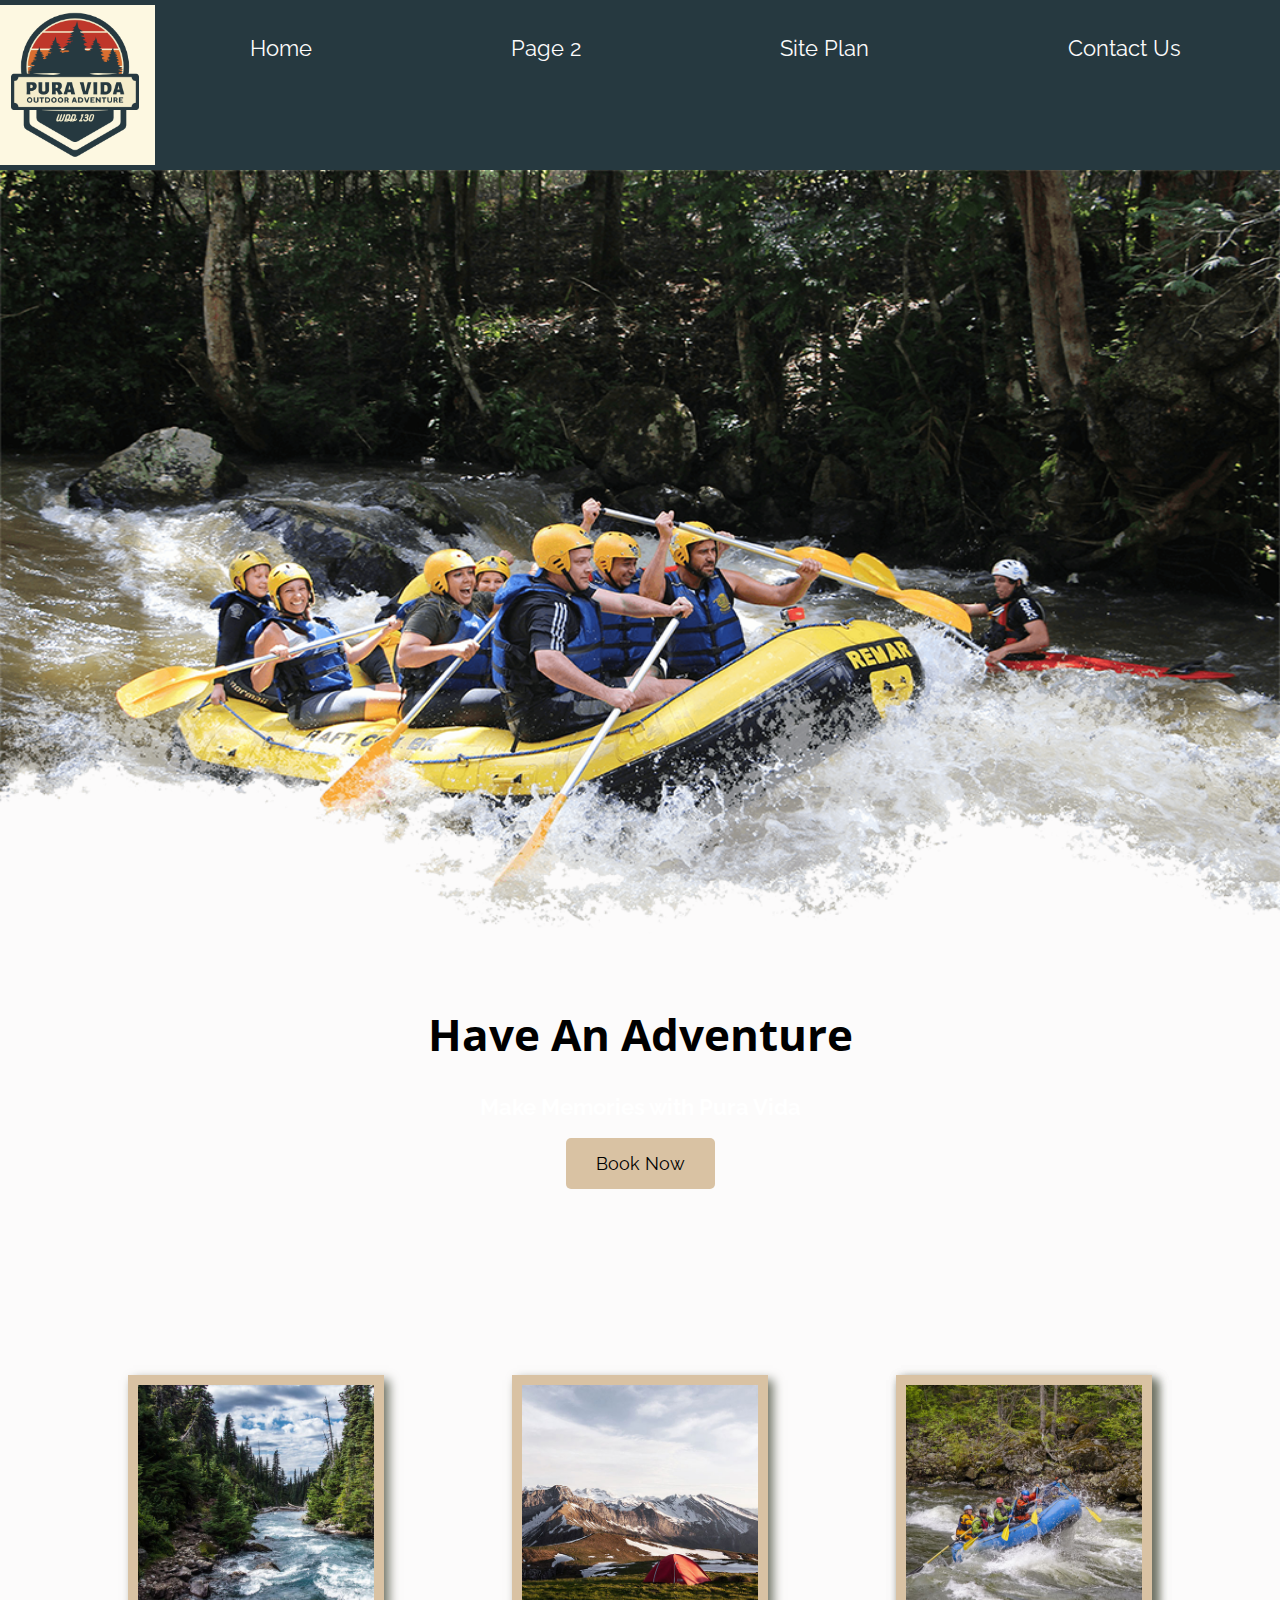
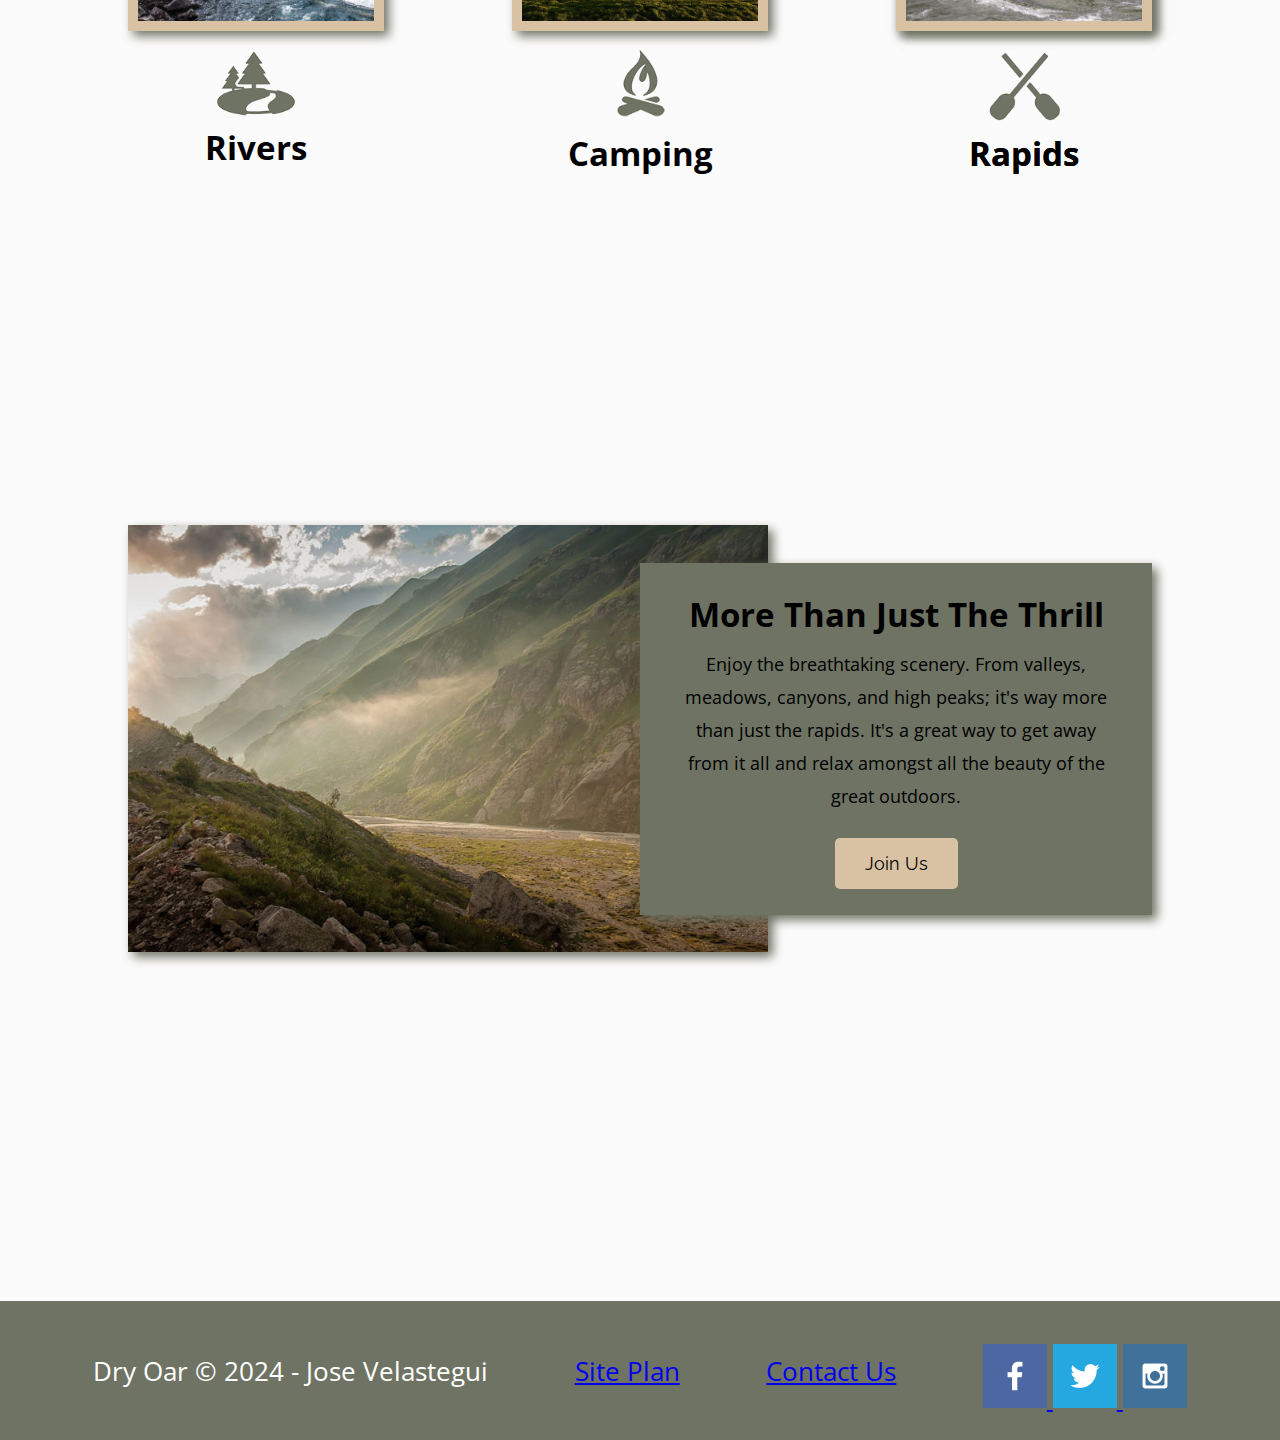
==== commit 3d58d5d2: "W7" ====
--- a/wwr/index.html
+++ b/wwr/index.html
@@ -65,12 +65,6 @@
                 <p>Enjoy the breathtaking scenery. From valleys, meadows, canyons, and high peaks; it's way more than just the rapids. It's a great way to get away from it all and relax amongst all the beauty of the great outdoors. </p>
                 <a class='join' href="rivers.html">Join Us</a>
             </section>
-            <img class="mountains" src="images/mountains.jpg" alt="Misty mountains">
-    <section class="msg">
-        <h2>More Than Just The Thrill</h2>
-        <p>Enjoy the breathtaking scenery. From valleys, meadows, canyons, and high peaks; it's way more than just the rapids. It's a great way to get away from it all and relax amongst all the beauty of the great outdoors. </p>
-        <a class='join' href="rivers.html">Join Us</a>
-    </section>
         </main>
         <footer>
             <p>Dry Oar &copy; 2024 - Jose Velastegui</p>
--- a/wwr/styles/style.css
+++ b/wwr/styles/style.css
@@ -52,15 +52,44 @@
     color: #fff;
 }
 
+header {
+    display: grid;
+    grid-template-columns: 150px auto;
+}
+
 nav a:hover {
     background-color:  #263940;
     color: #fff;
 }
 
+nav {
+    display: flex;
+    justify-content: space-around;
+}
+
+#logo_link {
+    padding-top: 5px;
+    justify-self: center;
+    align-self: center;
+}
+
+#hero-box {
+    grid-column: 1/4;
+    grid-row: 1/3;
+}
+
+#hero-msg h4 {
+    color: white;
+}
+
 .book, .join
 .book:hover, .join:hover {
     background-color: #fdf8e1;
-    color: #000;
+    color: #000;    
+}
+
+.card-img, .mountains {
+    width: 100%;
 }
 
 #background
@@ -74,6 +103,7 @@
 
 #hero-img {
     width: 100%;
+    height: 800px;
 }
 
 nav a {
@@ -101,9 +131,49 @@
 h1, h2, h3 {
     font-family: var(--font-heading);
 }
-.home-title {
+.home-grid-grid-grid-title {
     font-family: 'Rock Salt', 'Bradley Hand', sans-serif;
     font-size: 2em;
+}
+
+.home-grid {
+    display: grid;
+    grid-template-columns: repeat(10, 1fr);
+    
+}
+
+.rivers-card {
+    grid-column: 2 / 4;
+    grid-row: 2 / 3;
+}
+
+.camping-card {
+    grid-column: 5 / 7;
+    grid-row: 2 / 3;
+}
+
+.rapids-card {
+    grid-column: 8 / 10;
+    grid-row: 2 / 3;
+}
+
+#background {
+    grid-column: 1 / 11;
+    grid-row: 4 / 9;
+}
+
+.mountains {
+    grid-column: 2 / 7;
+    grid-row: 5 / 8;
+}
+
+.msg {
+    grid-column: 6 / 10;
+    grid-row: 6 / 7;
+}
+
+.card-img, .mountains {
+    width: 100%;
 }
 
 .book, .join {
@@ -175,7 +245,7 @@
     margin-top: 50px;
 }
 
-.home-title {
+.home-grid-grid-grid-title {
     margin-top: 10px;
 }
 
@@ -183,8 +253,37 @@
     margin: 200px 0;
 }
 
+.card-img {
+    border: 10px solid #d9c2a3;
+    transition: transform .5s;
+    box-shadow: 5px 5px 10px #6f7364;
+}
+.card-img:hover {
+    opacity: .6;
+    transform: scale(1.1);
+}
+
+.msg {
+    background-color: #6f7364;
+    padding: 35px;
+    grid-column: 6/10;
+    grid-row: 6/7;
+    box-shadow: 5px 5px 10px #6f7364;
+}
+.mountains {
+    width: 100%;
+    grid-column: 2/7;
+    grid-row: 5/8;
+    box-shadow: 5px 5px 10px #6f7364;
+}
+
 footer {
-    margin-top: 200px;
+    background-color: #6f7364;
+    padding: 25px 50px;
+    margin-top: 200px; 
+    display: flex;
+    justify-content: space-around;
+    align-items: center;
 }
 
 .book, .join {
@@ -201,4 +300,48 @@
 }
 main section img {
     box-sizing: border-box;
+}
+
+@media screen and (max-width: 900px) {
+    #hero, .home-grid {
+        display: block;
+        height: auto;
+    }
+    nav, footer {
+        flex-direction: column;
+    }
+    nav a {
+        display: block;
+        padding: 15px;
+    }
+    #hero {
+        margin-top: 0;
+    }
+    #hero-msg {
+        margin-top: 0;
+    }
+    #hero-msg h4 {
+        display: none;
+    }
+    #hero-msg h1 {
+        color: #6f7364;
+    }
+    .home-title {
+        font-size: 25px;
+    }
+    .rivers-card, .camping-card, .rapids-card { 
+        margin: 50px auto;
+        width: 60%;
+    }
+    #background {
+        display: none;
+    }
+    .mountains, .msg {
+        width: 80%;
+        display: block;
+        margin: 0 auto;
+    }
+    footer {
+        margin-top: 25px;
+    }
 }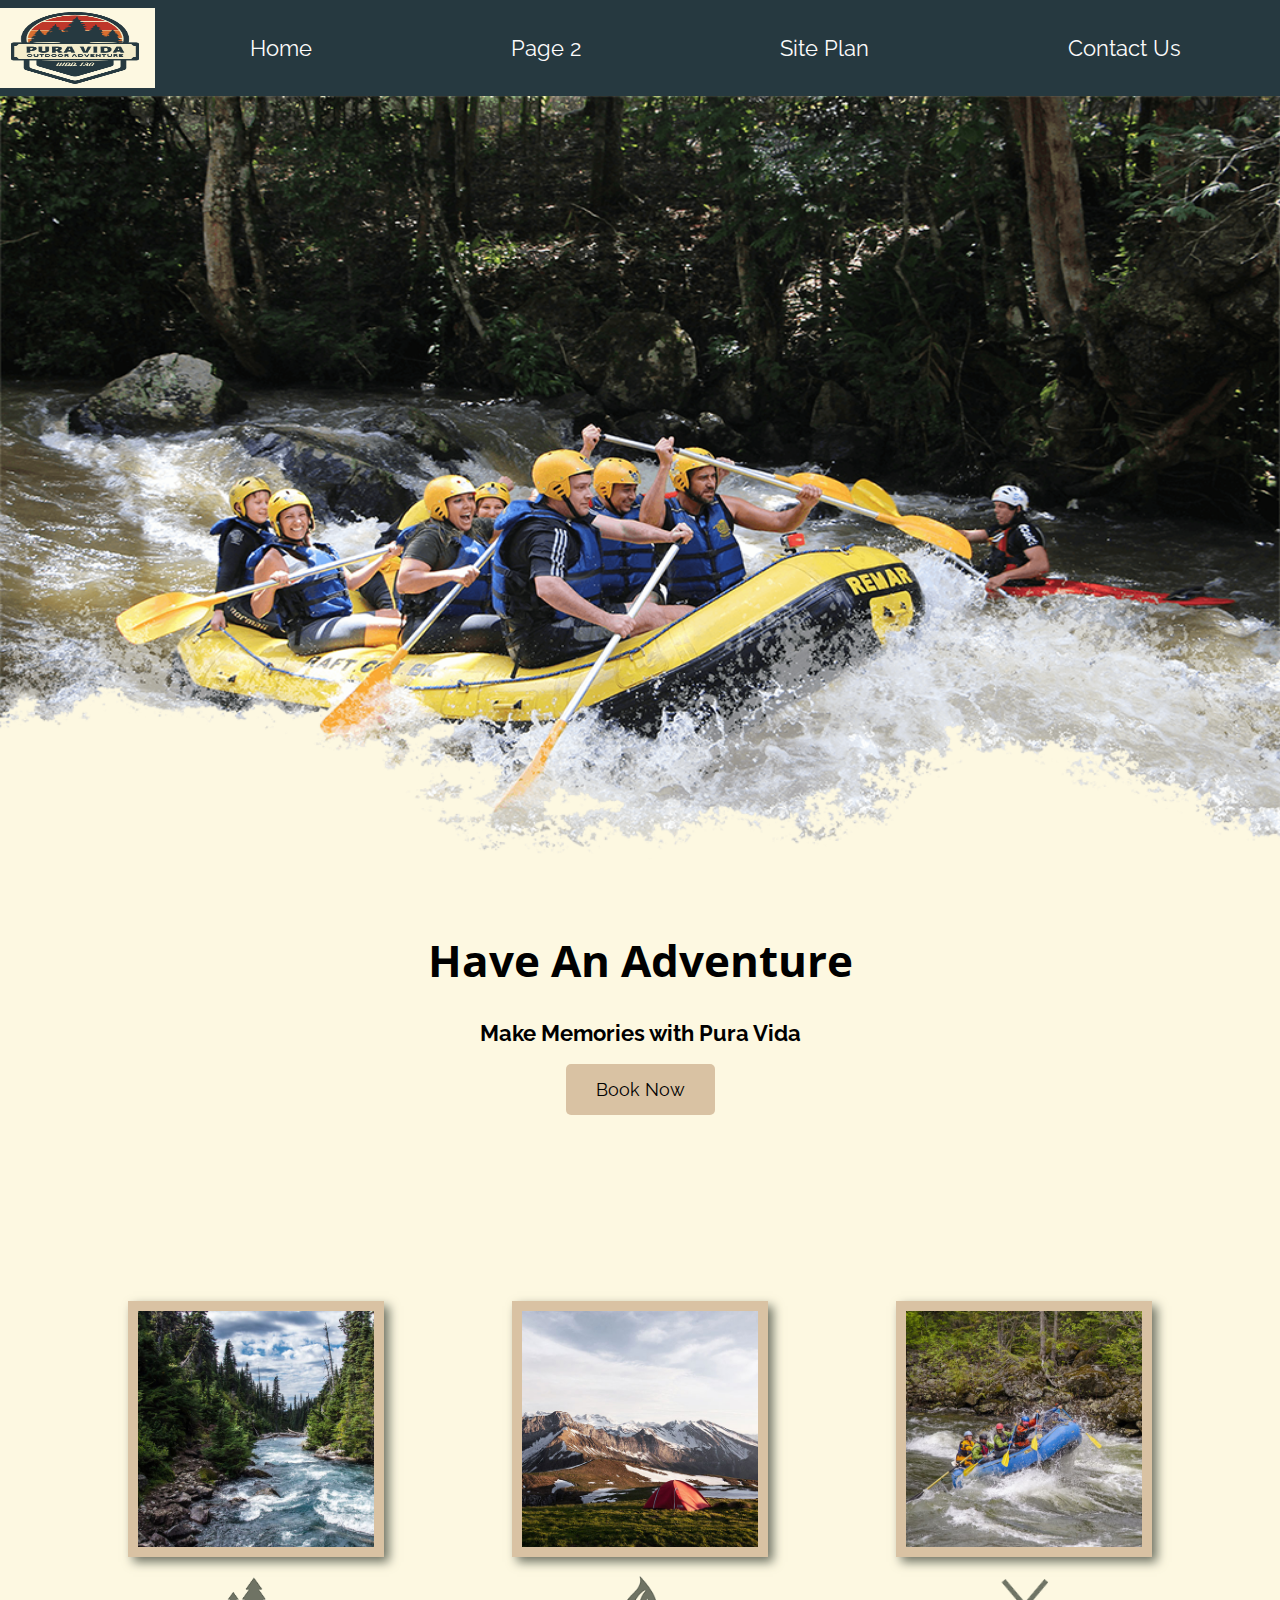
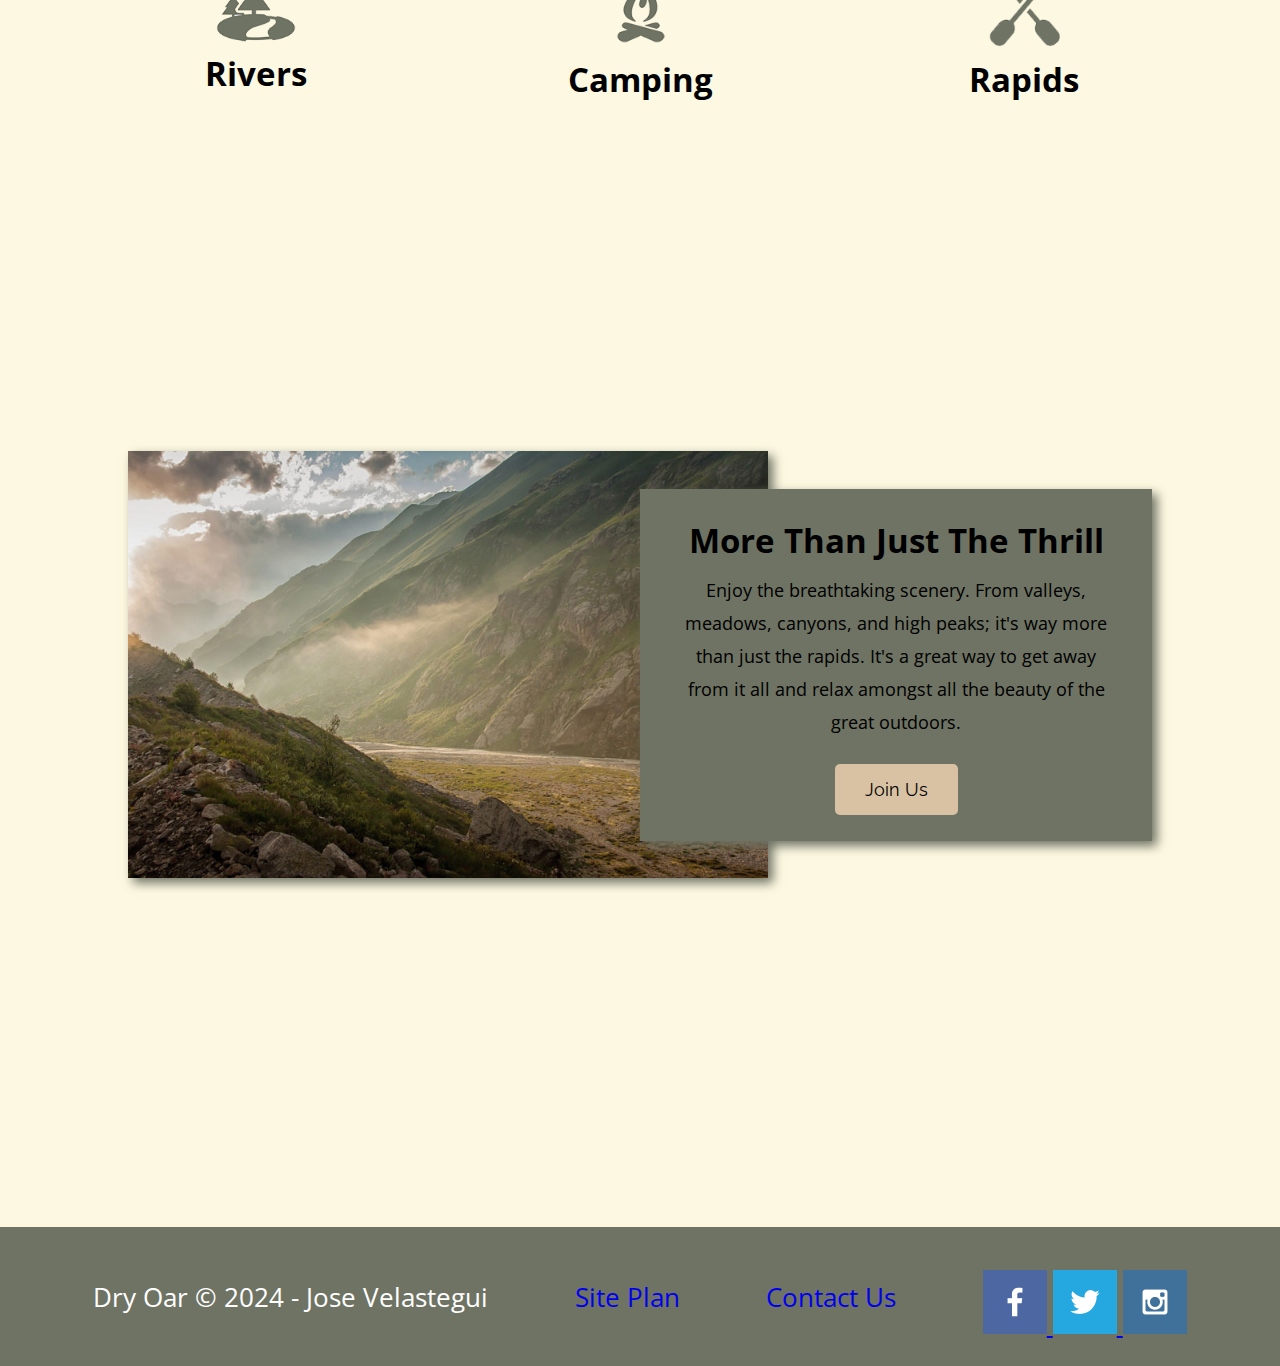
==== commit 5707adf6: "Page 2 html" ====
--- a/wwr/index.html
+++ b/wwr/index.html
@@ -1,87 +1,107 @@
 <!DOCTYPE html>
 <html lang="en">
-<head>
-    <meta charset="UTF-8">
-    <meta name="viewport" content="width=device-width, initial-scale=1.0">
+  <head>
+    <meta charset="UTF-8" />
+    <meta name="viewport" content="width=device-width, initial-scale=1.0" />
     <title>Whitewater Rafting Vacations | Pura Vida | Home</title>
-    <link rel="stylesheet" href="styles/style.css">
-    
-    <link rel="preconnect" href="https://fonts.googleapis.com">
-    <link rel="preconnect" href="https://fonts.gstatic.com" crossorigin>
+    <link rel="stylesheet" href="styles/style.css" />
+    <link rel="preconnect" href="https://fonts.googleapis.com" />
+    <link rel="preconnect" href="https://fonts.gstatic.com" crossorigin />
     <link
-        href="https://fonts.googleapis.com/css2?family=Raleway:wght@100;200;300;400;800;900&family=Rancho&family=Sacramento&display=swap"
-        rel="stylesheet">
-</head>
-<body>
+      href="https://fonts.googleapis.com/css2?family=Raleway:wght@100;200;300;400;800;900&family=Rancho&family=Sacramento&display=swap"
+      rel="stylesheet"
+    />
+  </head>
+  <body>
     <div id="content">
-    <header>
+      <header>
         <a id="logo_link" href="index.html">
-            <img class="logo" src="images/logo.png" alt="Logo Rafting"></img>
+          <img
+            class="logo"
+            src="images/logo.png"
+            alt="Logo Rafting"
+            width="20"
+            height="80"
+          />
         </a>
-            <nav>
-                <a href="index.html">Home</a>
-                <a href="#">Page 2</a>
-                <a href="site-plan-rafting.html">Site Plan</a>
-                <a href="contactus.html">Contact Us</a>
-            </nav>
-    </header>
-    <div id="hero">
+        <nav>
+          <a href="index.html">Home</a>
+          <a href="#">Page 2</a>
+          <a href="site-plan-rafting.html">Site Plan</a>
+          <a href="contactus.html">Contact Us</a>
+        </nav>
+      </header>
+      <div id="hero">
         <div id="hero-box">
-            <img id=hero-img src="images/hero.png" alt="People enjoying white water rafting" width="800" height="600">
+          <img
+            id="hero-img"
+            src="images/hero.png"
+            alt="People enjoying white water rafting"
+            width="800"
+            height="600"
+          />
         </div>
         <section id="hero-msg">
-            <h1 class="home-title">Have An Adventure</h1>
-            <h4>Make Memories with Pura Vida</h4>
-            <div class='button-box'>
-                <a class='book' href="contactus.html">Book Now</a>
-            </div>
+          <h1 class="home-title">Have An Adventure</h1>
+          <h4>Make Memories with Pura Vida</h4>
+          <div class="button-box">
+            <a class="book" href="contactus.html">Book Now</a>
+          </div>
         </section>
-
-        <main class="home-grid">
-            <section class="rivers-card">
-                <img class="card-img" src="images/rivers.jpg" alt="river in forest">
-                <img class="icon" src="images/river_icon.png" alt="river icon">
-                <h2>Rivers</h2>
-            </section>
-            <section class="camping-card">
-                <img class="card-img" src="images/camping.jpg" alt="tent in mountains">
-                <img class="icon" src="images/fire_icon.png" alt="fire icon">
-                <h2>Camping</h2>
-            </section>
-            <section class="rapids-card">
-                <img class="card-img" src="images/rapids.jpg" alt="rafting boat">
-                <img class="icon" src="images/oars.png" alt="oars icon">
-                <h2>Rapids</h2>
-            </section>
-            <section class="rapids-card">
-                <img class="card-img" src="images/rapids.jpg" alt="rafting boat">
-                <img class="icon" src="images/oars.png" alt="oars icon">
-                <h2>Rapids</h2>
-            </section>
-            <div id="background"></div> 
-            <img class="mountains" src="images/mountains.jpg" alt="Misty mountains">
-            <section class="msg">
-                <h2>More Than Just The Thrill</h2>
-                <p>Enjoy the breathtaking scenery. From valleys, meadows, canyons, and high peaks; it's way more than just the rapids. It's a great way to get away from it all and relax amongst all the beauty of the great outdoors. </p>
-                <a class='join' href="rivers.html">Join Us</a>
-            </section>
-        </main>
-        <footer>
-            <p>Dry Oar &copy; 2024 - Jose Velastegui</p>
-            <p><a href="site-plan-rafting.html">Site Plan</a></p>
-            <p><a href="contactus.html">Contact Us</a></p>
-            <div class="social">
-                <a href="https://facebook.com">
-                    <img src="images/facebook.png" alt="fb icon">
-                </a>
-                <a href="https://twitter.com">
-                    <img src="images/twitter.png" alt="twitter icon">
-                </a>
-                <a href="https://instagram.com">
-                    <img src="images/instagram.png" alt="instagram icon">
-                </a>
-            </div>
-        </footer>
+      </div>
+      <main class="home-grid">
+        <section class="rivers-card">
+          <img class="card-img" src="images/rivers.jpg" alt="river in forest" />
+          <img class="icon" src="images/river_icon.png" alt="river icon" />
+          <h2>Rivers</h2>
+        </section>
+        <section class="camping-card">
+          <img
+            class="card-img"
+            src="images/camping.jpg"
+            alt="tent in mountains"
+          />
+          <img class="icon" src="images/fire_icon.png" alt="fire icon" />
+          <h2>Camping</h2>
+        </section>
+        <section class="rapids-card">
+          <img class="card-img" src="images/rapids.jpg" alt="rafting boat" />
+          <img class="icon" src="images/oars.png" alt="oars icon" />
+          <h2>Rapids</h2>
+        </section>
+        <div id="background"></div>
+        <img
+          class="mountains"
+          src="images/mountains.jpg"
+          alt="Misty mountains"
+        />
+        <section class="msg">
+          <h2>More Than Just The Thrill</h2>
+          <p>
+            Enjoy the breathtaking scenery. From valleys, meadows, canyons, and
+            high peaks; it's way more than just the rapids. It's a great way to
+            get away from it all and relax amongst all the beauty of the great
+            outdoors.
+          </p>
+          <a class="join" href="rivers.html">Join Us</a>
+        </section>
+      </main>
+      <footer>
+        <p>Dry Oar &copy; 2024 - Jose Velastegui</p>
+        <p><a href="site-plan-rafting.html">Site Plan</a></p>
+        <p><a href="contactus.html">Contact Us</a></p>
+        <div class="social">
+          <a href="https://facebook.com" target="_blank">
+            <img src="images/facebook.png" alt="fb icon" />
+          </a>
+          <a href="https://twitter.com" target="_blank">
+            <img src="images/twitter.png" alt="twitter icon" />
+          </a>
+          <a href="https://instagram.com" target="_blank">
+            <img src="images/instagram.png" alt="instagram icon" />
+          </a>
+        </div>
+      </footer>
     </div>
-</body>
-</html>+  </body>
+</html>
--- a/wwr/styles/style.css
+++ b/wwr/styles/style.css
@@ -1,347 +1,368 @@
-@import url('https://fonts.googleapis.com/css2?family=Open+Sans:ital,wght@0,300..800;1,300..800&display=swap');
+@import url("https://fonts.googleapis.com/css2?family=Open+Sans:ital,wght@0,300..800;1,300..800&display=swap");
 
 :root {
-    /* change the values below to your colors from your palette */
-    --primary-color: #fdf8e1   ;
-    --secondary-color: #263940 ;
-    --accent1-color: #e09f3e;
-    --accent2-color: #BF372A;
-
-    --font-heading: 'Open Sans', Raleway, Verdana, sans-serif;
-    --font-subheading: 'Open Sans', Raleway, Verdana, sans-serif;
-    --font-subheading2: 'Open Sans', Raleway, Verdana, sans-serif;
-    --font-paragraph: 'Open Sans', Raleway, Verdana, sans-serif;
-
-    --headline-color-on-white: #263940;  /* headlines on a white background */ 
-    --headline-color-on-color: #fdf8e1; /* headlines on a colored background */ 
-    --paragraph-color-on-white: #263940; /* paragraph text on a white background */ 
-    --paragraph-color-on-color: #fdf8e1; /* paragraph text on a colored background */ 
-    --paragraph-background-color: #263940  ;
-    --nav-link-color: #263940;
-    --nav-background-color: #e09f3e;
-    --nav-hover-link-color: #fdf8e1;
-    --nav-hover-background-color: #263940;
-  }
+  /* change the values below to your colors from your palette */
+  --primary-color: #fdf8e1;
+  --secondary-color: #263940;
+  --accent1-color: #e09f3e;
+  --accent2-color: #bf372a;
+
+  --font-heading: "Open Sans", Raleway, Verdana, sans-serif;
+  --font-subheading: "Open Sans", Raleway, Verdana, sans-serif;
+  --font-subheading2: "Open Sans", Raleway, Verdana, sans-serif;
+  --font-paragraph: "Open Sans", Raleway, Verdana, sans-serif;
+
+  --headline-color-on-white: #263940; /* headlines on a white background */
+  --headline-color-on-color: #fdf8e1; /* headlines on a colored background */
+  --paragraph-color-on-white: #263940; /* paragraph text on a white background */
+  --paragraph-color-on-color: #fdf8e1; /* paragraph text on a colored background */
+  --paragraph-background-color: #263940;
+  --nav-link-color: #263940;
+  --nav-background-color: #fdf8e1;
+  --nav-hover-link-color: #fdf8e1;
+  --nav-hover-background-color: #263940;
+}
 
 #content {
-    max-width: 1600px;
-    margin-top: 0 auto;
-    margin-bottom: 0 auto;
-    margin-left: 0 auto;
-    margin-right: 0 auto;
-    text-align: center;
-}
-
-nav a
-#hero-msg h1, #hero-msg h4
-.button-box
-main section {
-    margin-top: 0 auto;
-    margin-bottom: 0 auto;
-    margin-left: 0 auto;
-    margin-right: 0 auto;
-    text-align: center;
+  max-width: 1600px;
+  margin-top: 0 auto;
+  margin-bottom: 0 auto;
+  margin-left: 0 auto;
+  margin-right: 0 auto;
+  text-align: center;
+}
+
+nav a #hero-msg h1,
+#hero-msg h4 .button-box main section {
+  margin-top: 0 auto;
+  margin-bottom: 0 auto;
+  margin-left: 0 auto;
+  margin-right: 0 auto;
+  text-align: center;
 }
 
 #background {
-    height: 725px;
-}
-
-header, footer {
-    background-color: #263940;
-    color: #fff;
+  height: 725px;
+}
+
+header,
+footer {
+  background-color: #263940;
+  color: #fff;
 }
 
 header {
-    display: grid;
-    grid-template-columns: 150px auto;
+  display: grid;
+  grid-template-columns: 150px auto;
 }
 
 nav a:hover {
-    background-color:  #263940;
-    color: #fff;
+  background-color: #263940;
+  color: #fff;
 }
 
 nav {
-    display: flex;
-    justify-content: space-around;
+  display: flex;
+  justify-content: space-around;
 }
 
 #logo_link {
-    padding-top: 5px;
-    justify-self: center;
-    align-self: center;
+  padding-top: 5px;
+  justify-self: center;
+  align-self: center;
 }
 
 #hero-box {
-    grid-column: 1/4;
-    grid-row: 1/3;
+  grid-column: 1/4;
+  grid-row: 1/3;
 }
 
 #hero-msg h4 {
-    color: white;
-}
-
-.book, .join
-.book:hover, .join:hover {
-    background-color: #fdf8e1;
-    color: #000;    
-}
-
-.card-img, .mountains {
-    width: 100%;
-}
-
-#background
+  color: #000000;
+}
+
+.book,
+.join .book:hover,
+.join:hover {
+  background-color: #fdf8e1;
+  color: #000;
+}
+
+.card-img,
+.mountains {
+  width: 100%;
+}
+
+#background .msg {
+  background-color: var(--nav-background-color);
+}
+
+.icon {
+  width: 80px;
+}
+
+#hero-img {
+  width: 100%;
+  height: 800px;
+}
+
+nav a {
+  text-align: center;
+  color: #fcfbfb;
+  text-decoration: none;
+}
+
+footer p {
+  font-size: 1.2em;
+}
+
+footer p a:hover {
+  text-decoration: underline;
+}
+
+.logo {
+  width: 10rem;
+}
+
+p {
+  font-family: var(--font-paragraph);
+}
+
+h1,
+h2,
+h3 {
+  font-family: var(--font-heading);
+}
+.home-grid-grid-grid-title {
+  font-family: "Rock Salt", "Bradley Hand", sans-serif;
+  font-size: 2em;
+}
+
+.home-grid {
+  display: grid;
+  grid-template-columns: repeat(10, 1fr);
+}
+
+.rivers-card {
+  grid-column: 2 / 4;
+  grid-row: 2 / 3;
+}
+
+.camping-card {
+  grid-column: 5 / 7;
+  grid-row: 2 / 3;
+}
+
+.rapids-card {
+  grid-column: 8 / 10;
+  grid-row: 2 / 3;
+}
+
+#background {
+  grid-column: 1 / 11;
+  grid-row: 4 / 9;
+}
+
+.mountains {
+  grid-column: 2 / 7;
+  grid-row: 5 / 8;
+}
+
 .msg {
-    background-color: var(--nav-background-color);
+  grid-column: 6 / 10;
+  grid-row: 6 / 7;
+}
+
+.card-img,
+.mountains {
+  width: 100%;
+}
+
+.book,
+.join {
+  font-size: 8px;
+}
+
+.msg p {
+  font-size: 0.8em;
+}
+
+.msg {
+  background-color: #6f7364;
+  line-height: 1.5em;
+}
+
+body {
+  background-color: #fdf8e1;
+  font-family: Raleway, Arial, sans-serif;
+  font-size: 22px;
+  margin: 0;
+  padding: 0;
+}
+
+h2 {
+  margin: 0;
+}
+
+nav a {
+  text-decoration: none;
+  color: #fcfbfb;
+  text-align: center;
+  padding: 35px;
+}
+
+#logo_link {
+  padding-top: 5px;
+}
+
+.book,
+.join {
+  padding: 15px 30px;
 }
 
 .icon {
-    width: 80px;
-}
-
-#hero-img {
-    width: 100%;
-    height: 800px;
-}
-
-nav a {
-    text-align: center;
-    color: #fcfbfb;
-    text-decoration: none;
-}  
-
-footer p {
-    font-size: 1.2em;
-}    
+  padding-top: 10px;
+}
+
+.msg {
+  padding: 35px;
+}
+
+.msg p {
+  padding-bottom: 15px;
+}
+
+footer {
+  padding: 25px 50px;
+}
+
+footer .social img {
+  padding-top: 15px;
+}
+
+.book,
+.join {
+  background-color: #d9c2a3;
+  color: black;
+  text-decoration: none;
+  font-size: 18px;
+  padding: 15px 30px;
+  margin-top: 50px;
+}
+
+.home-grid-grid-grid-title {
+  margin-top: 10px;
+}
+
+.rivers-card,
+.camping-card,
+.rapids-card {
+  margin: 200px 0;
+}
+
+.card-img {
+  border: 10px solid #d9c2a3;
+  transition: transform 0.5s;
+  box-shadow: 5px 5px 10px #6f7364;
+}
+.card-img:hover {
+  opacity: 0.6;
+  transform: scale(1.1);
+}
+
+.msg {
+  background-color: #6f7364;
+  padding: 35px;
+  grid-column: 6/10;
+  grid-row: 6/7;
+  box-shadow: 5px 5px 10px #6f7364;
+}
+.mountains {
+  width: 100%;
+  grid-column: 2/7;
+  grid-row: 5/8;
+  box-shadow: 5px 5px 10px #6f7364;
+}
+
+footer {
+  background-color: #6f7364;
+  padding: 25px 50px;
+  margin-top: 200px;
+  display: flex;
+  justify-content: space-around;
+  align-items: center;
+}
+
+footer p a {
+  text-decoration: none;
+}
 
 footer p a:hover {
-    text-decoration: underline;
-} 
-
-.logo {
-    width: 10rem;
-}
-
-p {
-    font-family: var(--font-paragraph);
-}
-
-h1, h2, h3 {
-    font-family: var(--font-heading);
-}
-.home-grid-grid-grid-title {
-    font-family: 'Rock Salt', 'Bradley Hand', sans-serif;
-    font-size: 2em;
-}
-
-.home-grid {
-    display: grid;
-    grid-template-columns: repeat(10, 1fr);
-    
-}
-
-.rivers-card {
-    grid-column: 2 / 4;
-    grid-row: 2 / 3;
-}
-
-.camping-card {
-    grid-column: 5 / 7;
-    grid-row: 2 / 3;
-}
-
-.rapids-card {
-    grid-column: 8 / 10;
-    grid-row: 2 / 3;
-}
-
-#background {
-    grid-column: 1 / 11;
-    grid-row: 4 / 9;
-}
-
-.mountains {
-    grid-column: 2 / 7;
-    grid-row: 5 / 8;
-}
-
-.msg {
-    grid-column: 6 / 10;
-    grid-row: 6 / 7;
-}
-
-.card-img, .mountains {
-    width: 100%;
-}
-
-.book, .join {
-    font-size: 8px;
-}
-
-.msg p {
-    font-size: .8em;
-}
-
-.msg {
-    background-color: #6f7364;
-    line-height: 1.5em;
-  }
-
-  body {
-    background-color: #fcfbfb;
-    font-family: Raleway, Arial, sans-serif;
-    font-size: 22px;
-    margin: 0;
-    padding: 0;
-}
-
-h2 {
-    margin: 0;
-}
-
-nav a {
-    text-decoration: none;
-    color: #fcfbfb;
-    text-align: center;
-    padding: 35px;
-}
-
-#logo_link {
-padding-top: 5px;
-}
-
-.book, .join {
-    padding: 15px 30px;
-}   
-
-.icon {
-    padding-top: 10px;
-}
-
-.msg {
-    padding: 35px;
-}
-
-.msg p{
-    padding-bottom: 15px;
-}
-
-footer {
-    padding: 25px 50px;
-}
-
-footer .social img {
-    padding-top: 15px;
-}
-
-.book, .join {
-    background-color: #d9c2a3;
-    color: black;
-    text-decoration: none;
-    font-size: 18px;
-    padding: 15px 30px;
-    margin-top: 50px;
-}
-
-.home-grid-grid-grid-title {
-    margin-top: 10px;
-}
-
-.rivers-card, .camping-card, .rapids-card {
-    margin: 200px 0;
-}
-
+  text-decoration: none;
+}
+
+.book,
+.join {
+  background-color: #d9c2a3;
+  color: black;
+  text-decoration: none;
+  font-size: 18px;
+  padding: 15px 30px;
+  margin-top: 50px;
+  border-radius: 5px;
+}
 .card-img {
-    border: 10px solid #d9c2a3;
-    transition: transform .5s;
-    box-shadow: 5px 5px 10px #6f7364;
-}
-.card-img:hover {
-    opacity: .6;
-    transform: scale(1.1);
-}
-
-.msg {
-    background-color: #6f7364;
-    padding: 35px;
-    grid-column: 6/10;
-    grid-row: 6/7;
-    box-shadow: 5px 5px 10px #6f7364;
-}
-.mountains {
-    width: 100%;
-    grid-column: 2/7;
-    grid-row: 5/8;
-    box-shadow: 5px 5px 10px #6f7364;
-}
-
-footer {
-    background-color: #6f7364;
-    padding: 25px 50px;
-    margin-top: 200px; 
-    display: flex;
-    justify-content: space-around;
-    align-items: center;
-}
-
-.book, .join {
-    background-color: #d9c2a3;
-    color: black;
-    text-decoration: none;
-    font-size: 18px;
-    padding: 15px 30px;
-    margin-top: 50px;
-    border-radius: 5px;
-}
-.card-img {
-    border: 10px solid #d9c2a3;
+  border: 10px solid #d9c2a3;
 }
 main section img {
-    box-sizing: border-box;
+  box-sizing: border-box;
 }
 
 @media screen and (max-width: 900px) {
-    #hero, .home-grid {
-        display: block;
-        height: auto;
-    }
-    nav, footer {
-        flex-direction: column;
-    }
-    nav a {
-        display: block;
-        padding: 15px;
-    }
-    #hero {
-        margin-top: 0;
-    }
-    #hero-msg {
-        margin-top: 0;
-    }
-    #hero-msg h4 {
-        display: none;
-    }
-    #hero-msg h1 {
-        color: #6f7364;
-    }
-    .home-title {
-        font-size: 25px;
-    }
-    .rivers-card, .camping-card, .rapids-card { 
-        margin: 50px auto;
-        width: 60%;
-    }
-    #background {
-        display: none;
-    }
-    .mountains, .msg {
-        width: 80%;
-        display: block;
-        margin: 0 auto;
-    }
-    footer {
-        margin-top: 25px;
-    }
-}+  #hero,
+  .home-grid {
+    display: block;
+    height: auto;
+  }
+  nav,
+  footer {
+    flex-direction: column;
+  }
+  nav a {
+    display: block;
+    padding: 15px;
+  }
+  #hero {
+    margin-top: 0;
+  }
+  #hero-msg {
+    margin-top: 0;
+  }
+  #hero-msg h4 {
+    display: none;
+  }
+  #hero-msg h1 {
+    color: #6f7364;
+  }
+  .home-title {
+    font-size: 25px;
+  }
+  .rivers-card,
+  .camping-card,
+  .rapids-card {
+    margin: 50px auto;
+    width: 60%;
+  }
+  #background {
+    display: none;
+  }
+  .mountains,
+  .msg {
+    width: 80%;
+    display: block;
+    margin: 0 auto;
+  }
+  footer {
+    margin-top: 25px;
+  }
+}
